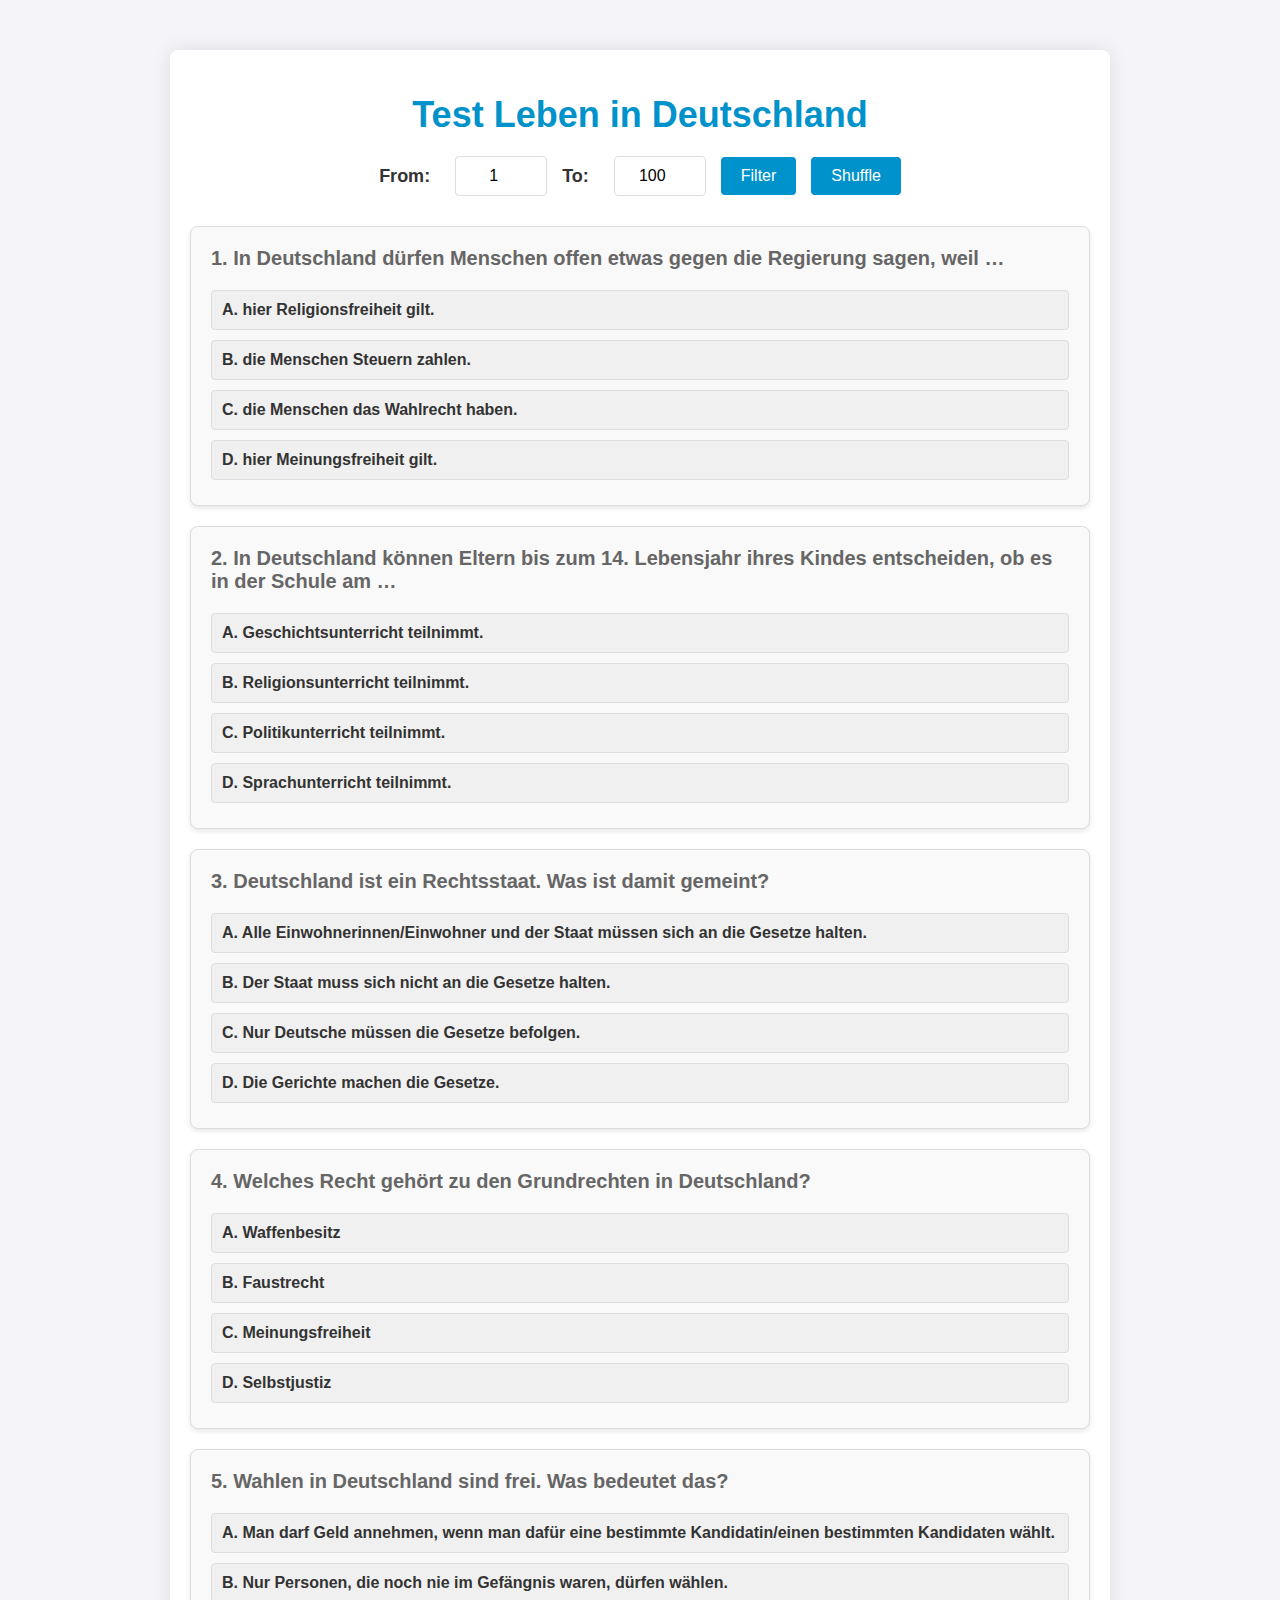
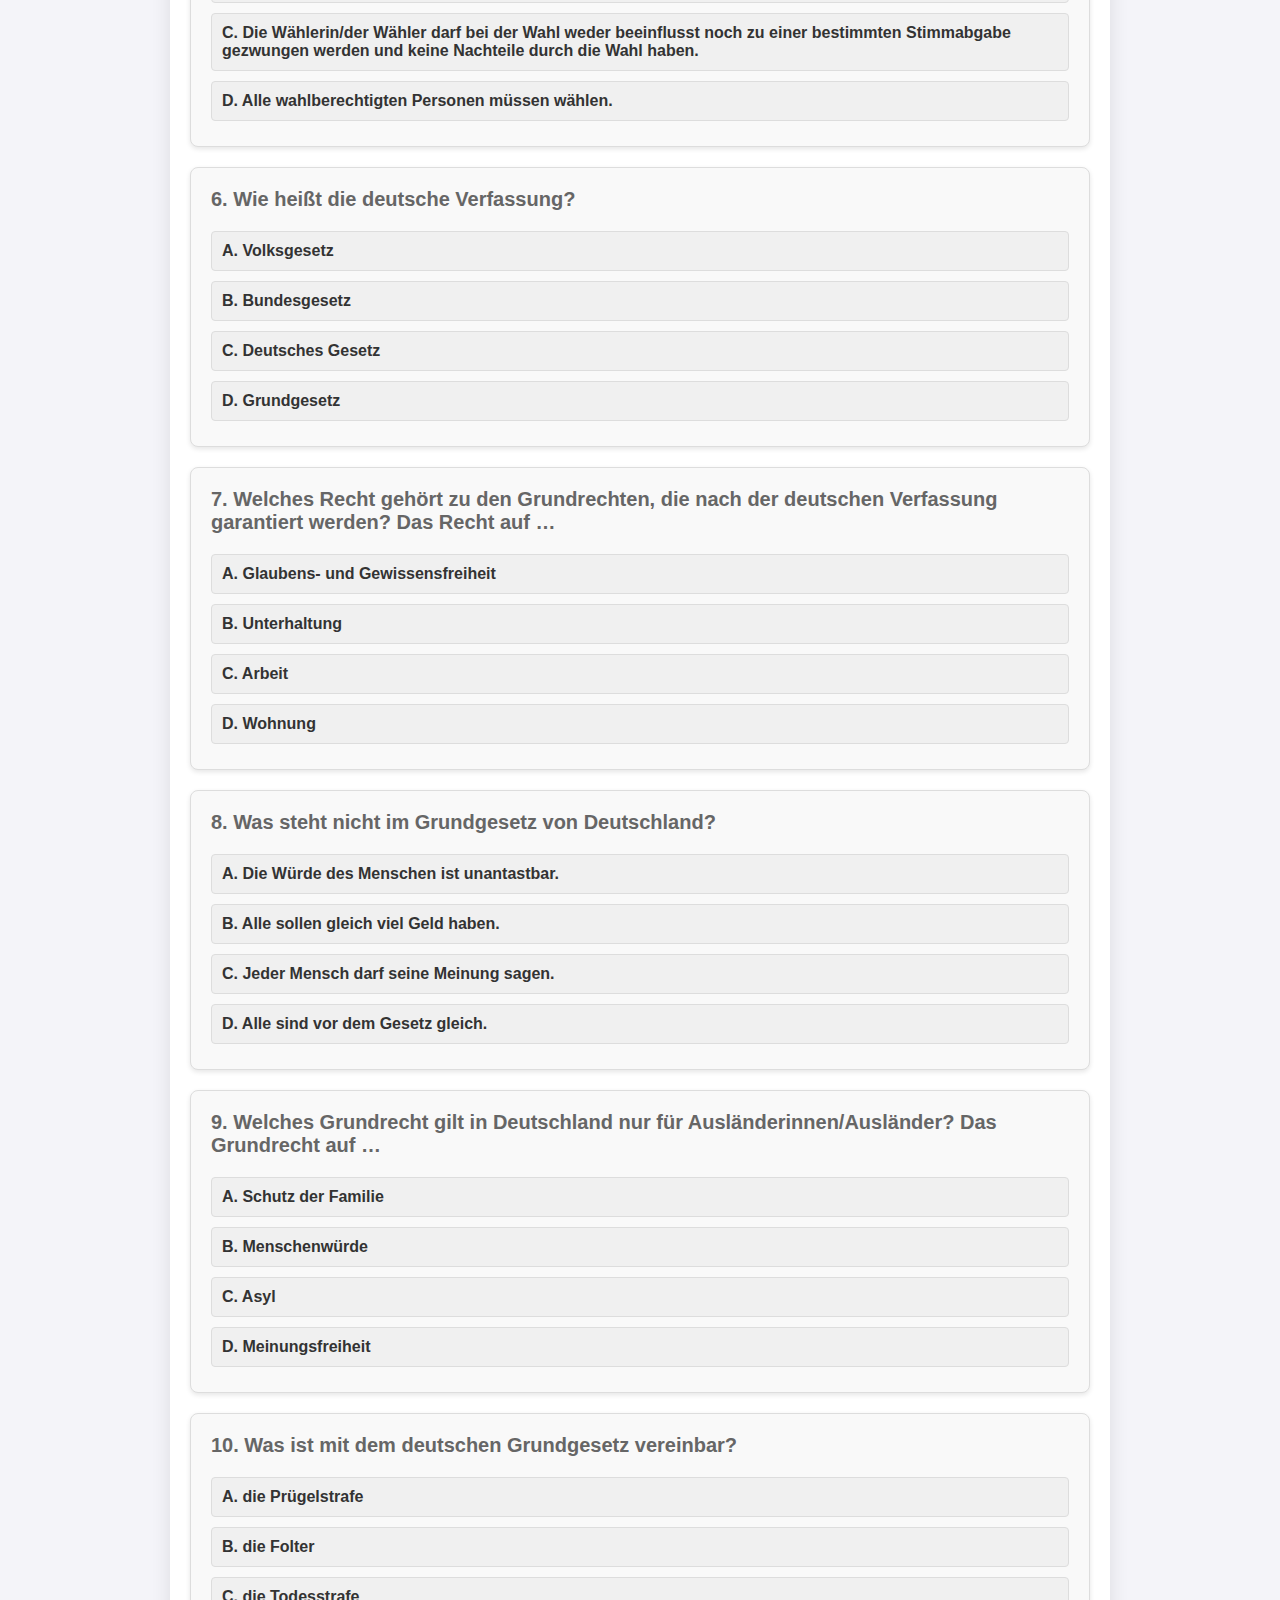
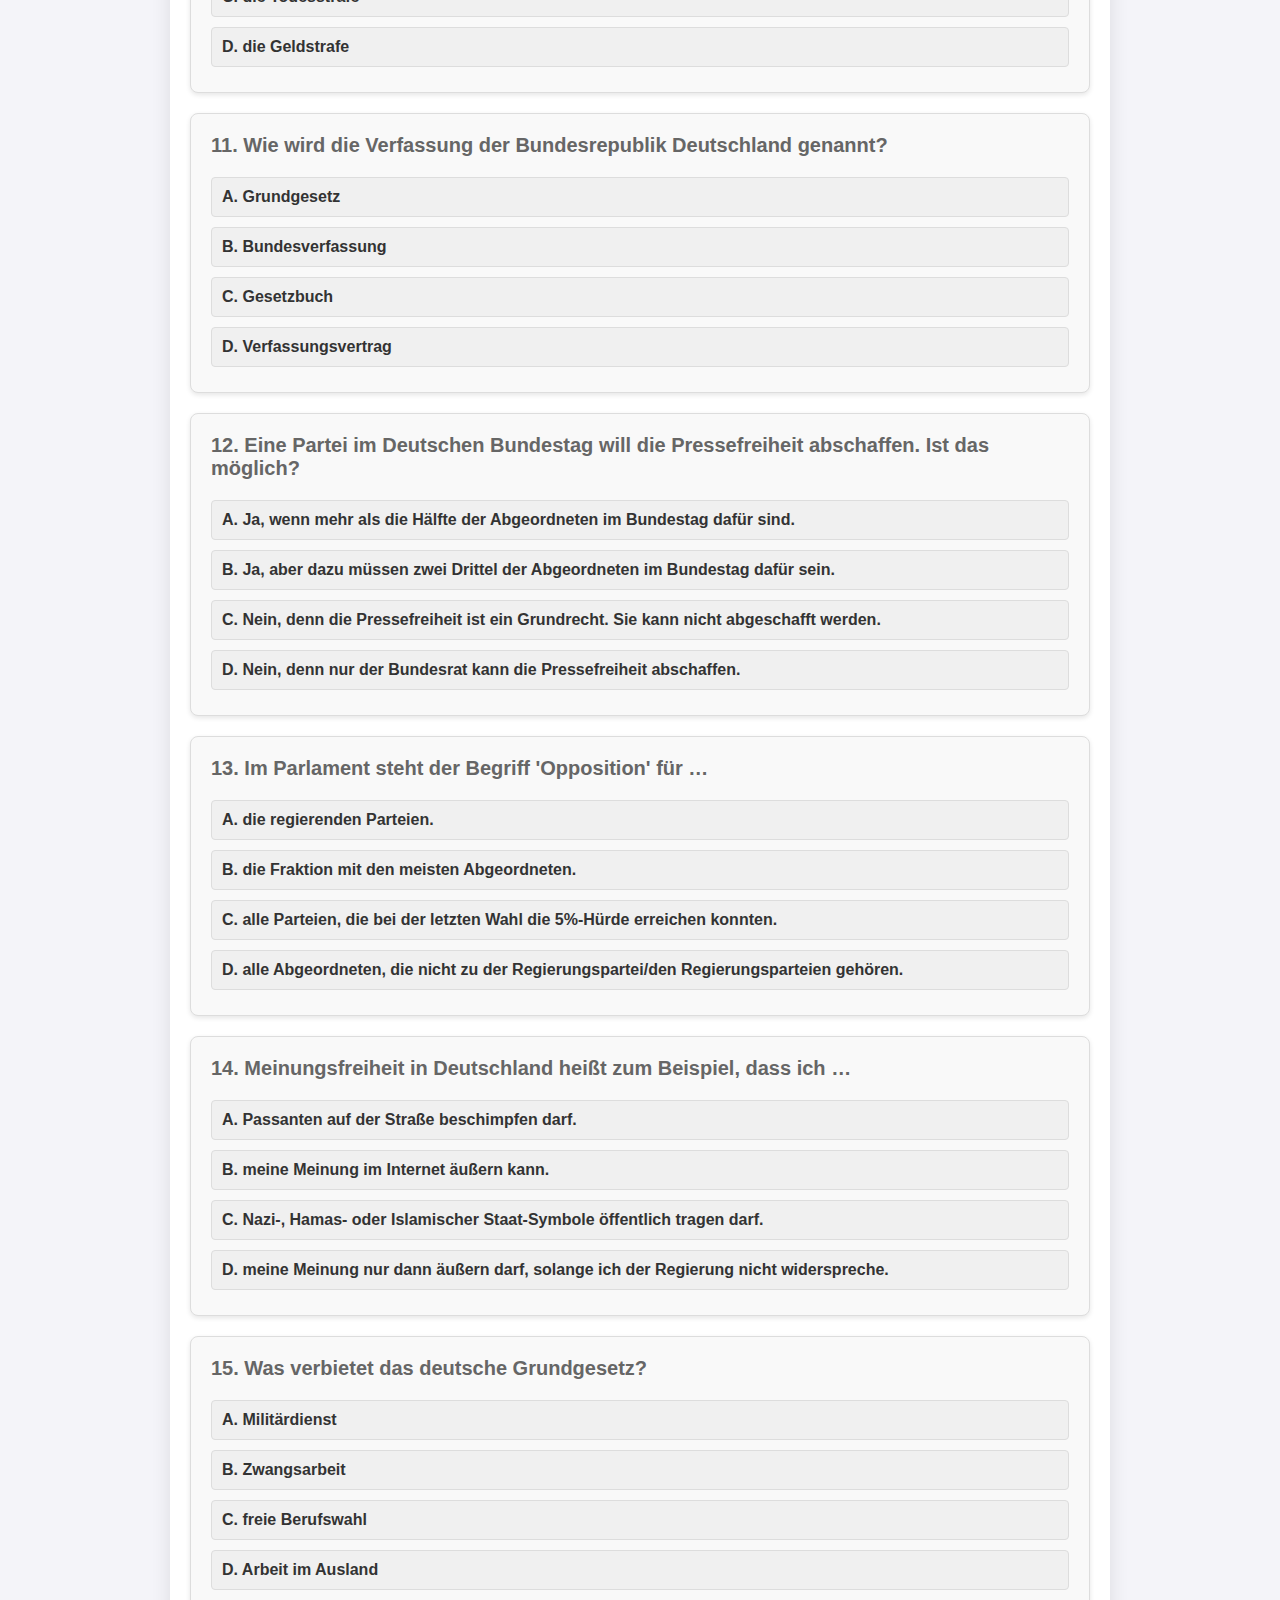
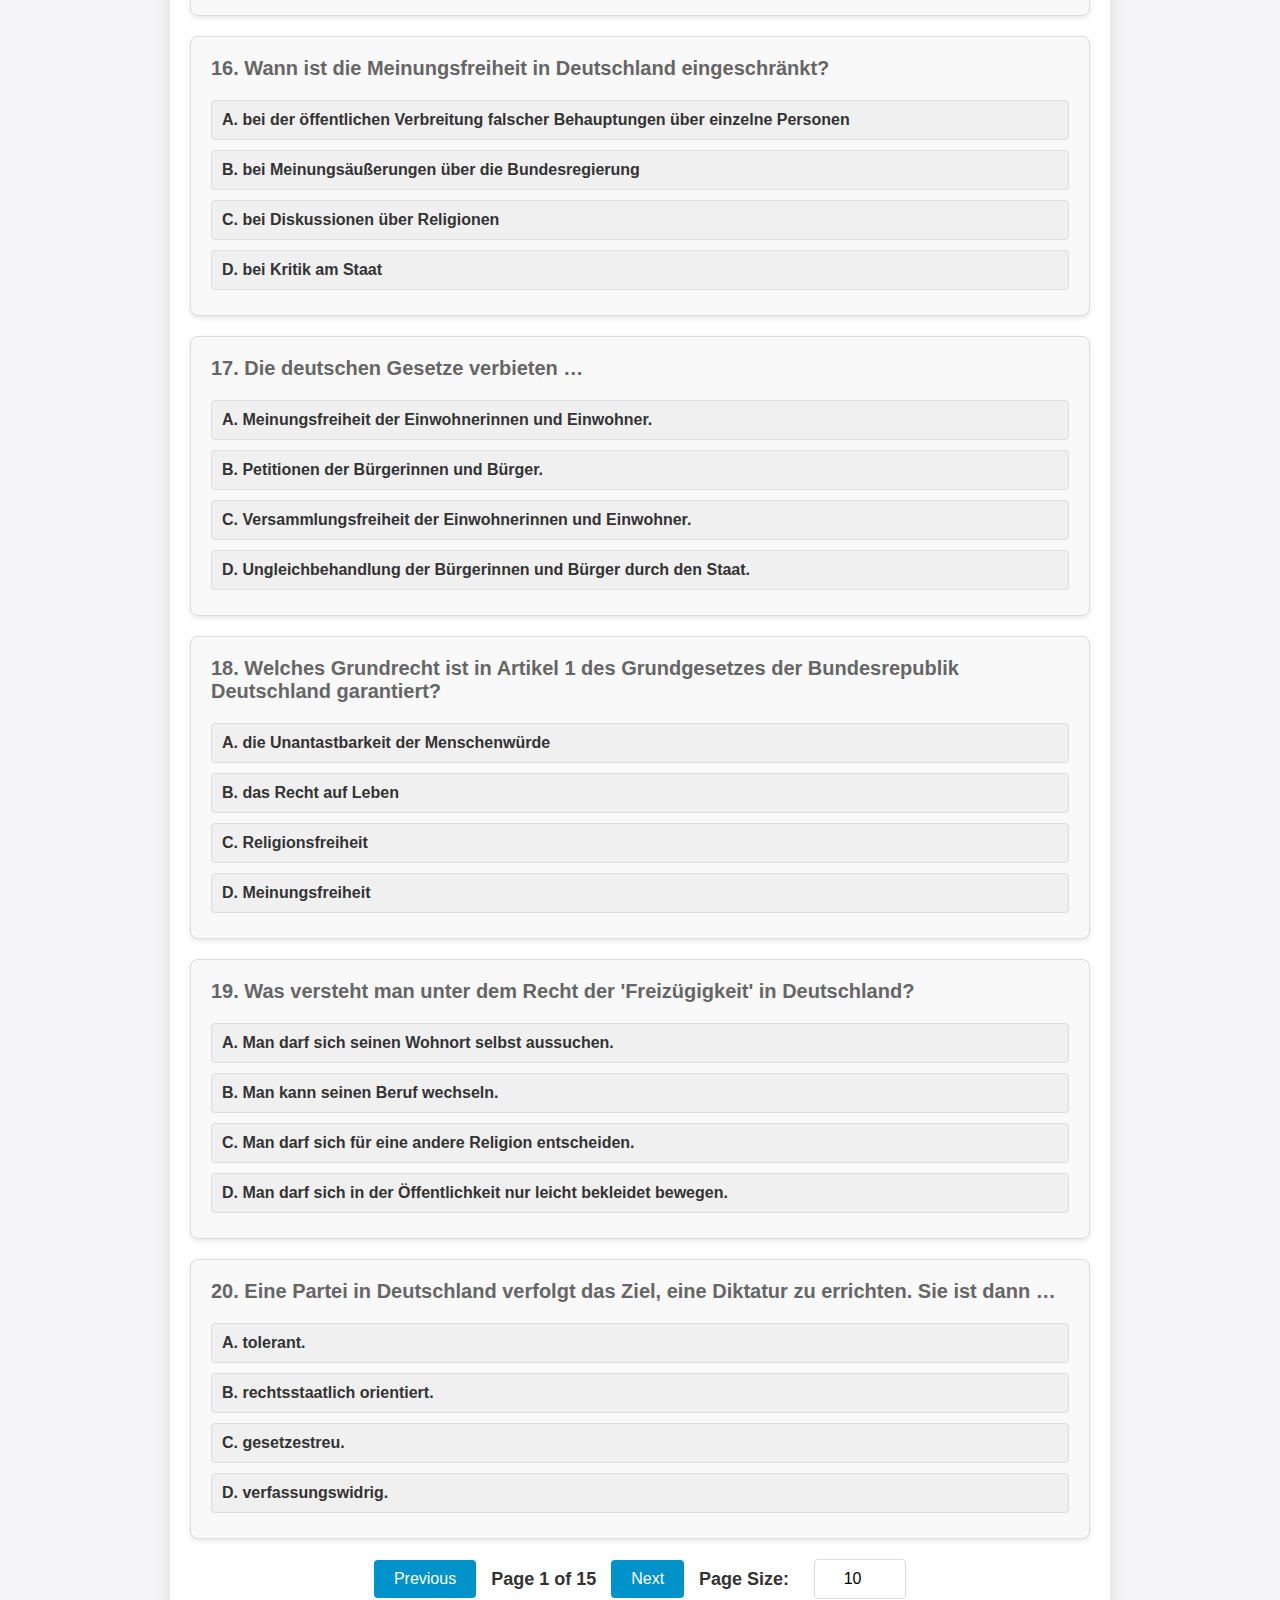
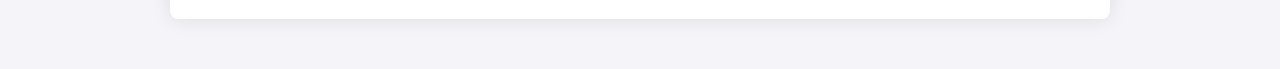
==== index.html @ 10e1a5e3 "restructure" ====
<!DOCTYPE html>
<html lang="en">
	<head>
		<meta charset="UTF-8" />
		<meta name="viewport" content="width=device-width, initial-scale=1.0" />
		<title>Test Leben in Deutschland</title>
		<link rel="stylesheet" href="styles.css" />
	</head>
	<body>
		<div class="container">
			<h1>Test Leben in Deutschland</h1>

			<div class="controls">
				<label for="from">From:</label>
				<input type="number" id="from" min="1" value="1" />

				<label for="to">To:</label>
				<input type="number" id="to" min="1" value="100" />

				<button onclick="filterQuestions()">Filter</button>
				<button onclick="shuffleQuestions()">Shuffle</button>
			</div>

			<div id="quiz"></div>

			<div class="pagination">
				<button onclick="previousPage()">Previous</button>
				<span id="pageInfo"></span>
				<button onclick="nextPage()">Next</button>

				<label for="pageSize">Page Size:</label>
				<input type="number" id="pageSize" min="1" value="10" onchange="updatePageSize()" />
			</div>
		</div>

		<script src="script.js"></script>
	</body>
</html>
---- styles.css ----
body {
	font-family: 'Arial', sans-serif;
	background-color: #f4f4f9;
	color: #333;
	margin: 0;
	padding: 0;
}

.container {
	max-width: 900px;
	margin: 50px auto;
	padding: 20px;
	background-color: #fff;
	box-shadow: 0 0 20px rgba(0, 0, 0, 0.1);
	border-radius: 8px;
}

h1 {
	text-align: center;
	color: #0092ca;
	font-size: 36px;
	margin-bottom: 20px;
}

.controls {
	display: flex;
	justify-content: center;
	margin-bottom: 30px;
	gap: 15px;
	align-items: center;
}

.controls label {
	font-size: 18px;
	font-weight: bold;
	margin-right: 10px;
}

.controls input {
	width: 70px;
	padding: 10px;
	font-size: 16px;
	border: 1px solid #ddd;
	border-radius: 4px;
	text-align: center;
}

.controls button {
	padding: 10px 20px;
	font-size: 16px;
	border: none;
	background-color: #0092ca;
	color: white;
	cursor: pointer;
	border-radius: 4px;
	transition: background-color 0.3s ease;
}

.controls button:hover {
	background-color: #007ba8;
}

.question {
	margin: 20px 0;
	padding: 20px;
	background-color: #f9f9f9;
	border: 1px solid #ddd;
	border-radius: 8px;
	box-shadow: 0 2px 5px rgba(0, 0, 0, 0.1);
}

.question h3 {
	margin: 0;
	font-size: 20px;
	color: #666;
	margin-bottom: 15px;
}

.options {
	display: flex;
	flex-direction: column;
}

.options button {
	padding: 10px;
	margin: 5px 0;
	font-size: 16px;
	border: 1px solid #ddd;
	border-radius: 4px;
	cursor: pointer;
	transition: background-color 0.3s ease, color 0.3s ease;
	background-color: #f0f0f0;
	text-align: left;
	font-weight: 600;
	color: #333;
}

.options button:hover {
	background-color: #ddd;
}

.options button.correct {
	background-color: #4caf50;
	color: white;
}

.options button.wrong {
	background-color: #f44336;
	color: white;
}

/* Pagination Styles */
.pagination {
	display: flex;
	justify-content: center;
	align-items: center;
	margin-top: 20px;
	gap: 15px;
}

.pagination label {
	font-size: 18px;
	font-weight: bold;
	margin-right: 10px;
}

.pagination input {
	width: 70px;
	padding: 10px;
	font-size: 16px;
	border: 1px solid #ddd;
	border-radius: 4px;
	text-align: center;
}

.pagination button {
	padding: 10px 20px;
	font-size: 16px;
	border: none;
	background-color: #0092ca;
	color: white;
	cursor: pointer;
	border-radius: 4px;
	transition: background-color 0.3s ease;
}

.pagination button:hover {
	background-color: #007ba8;
}

#pageInfo {
	font-size: 18px;
	font-weight: bold;
	color: #333;
}
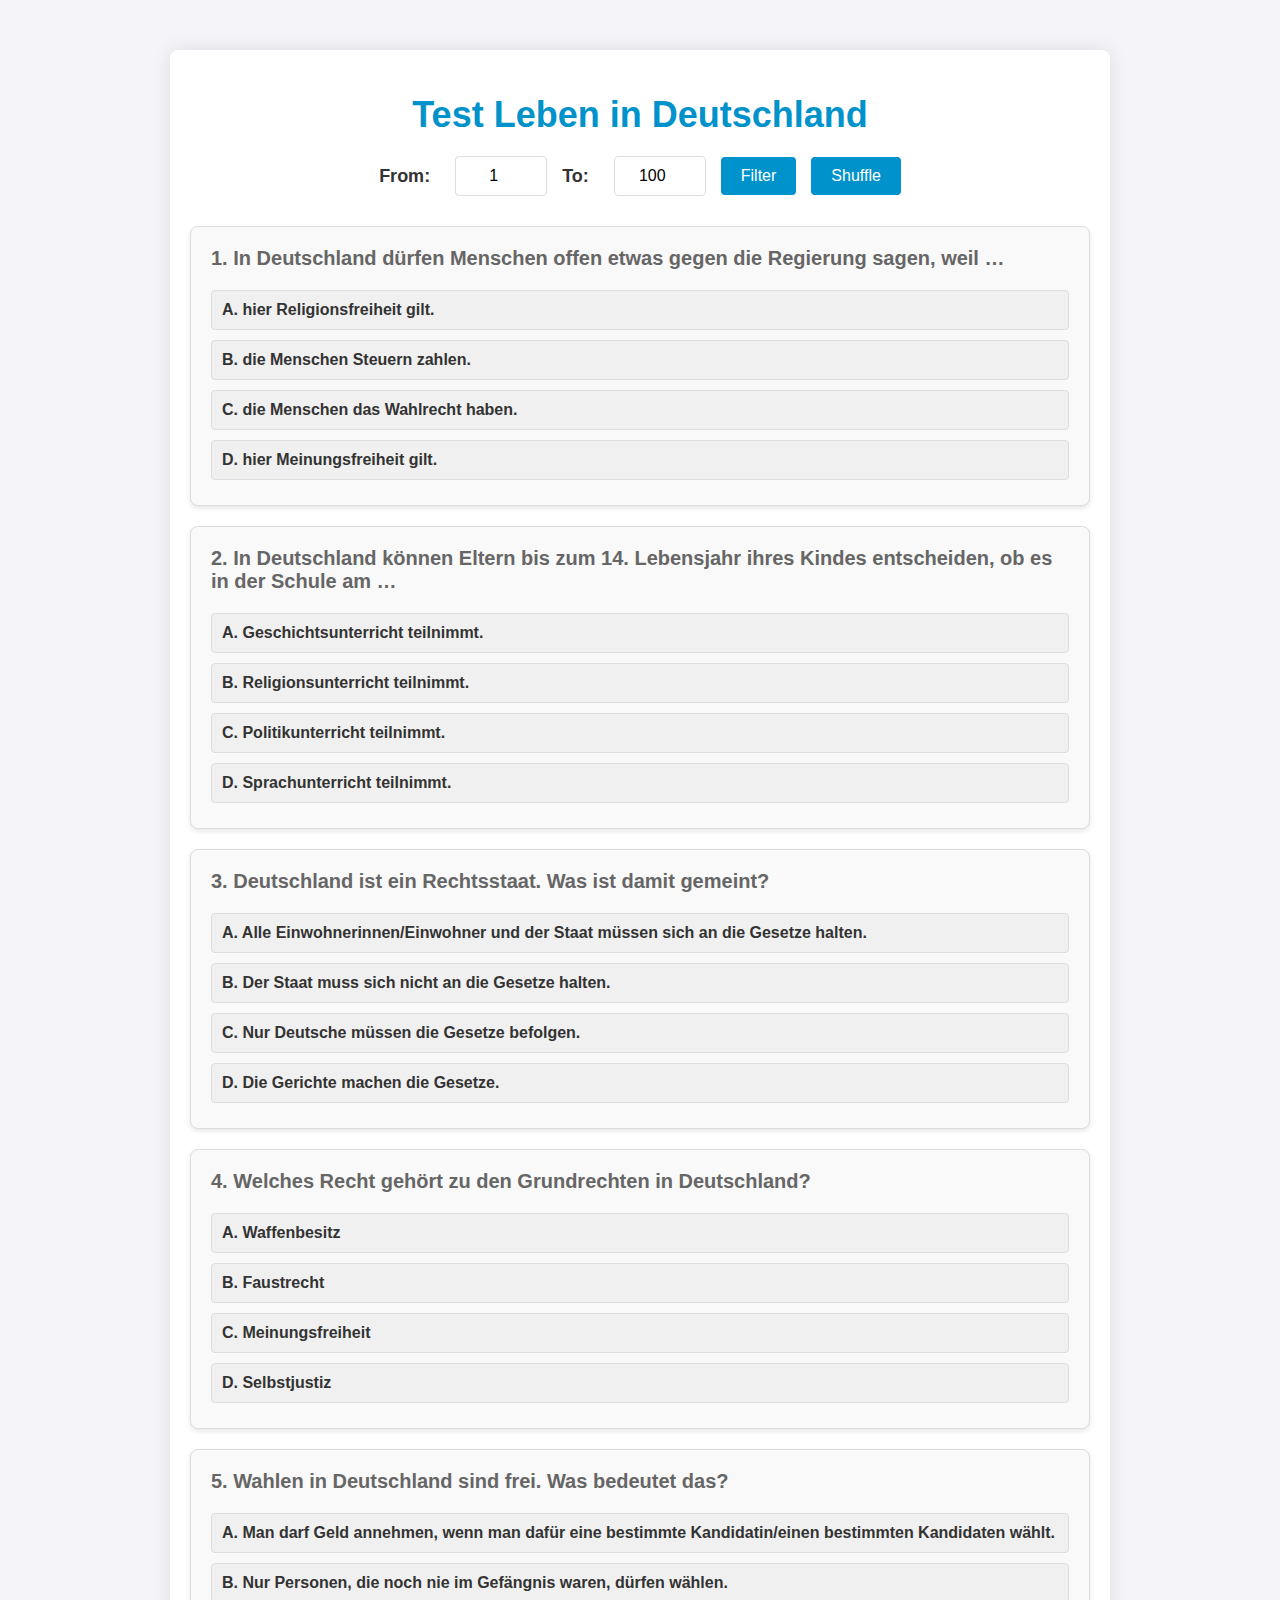
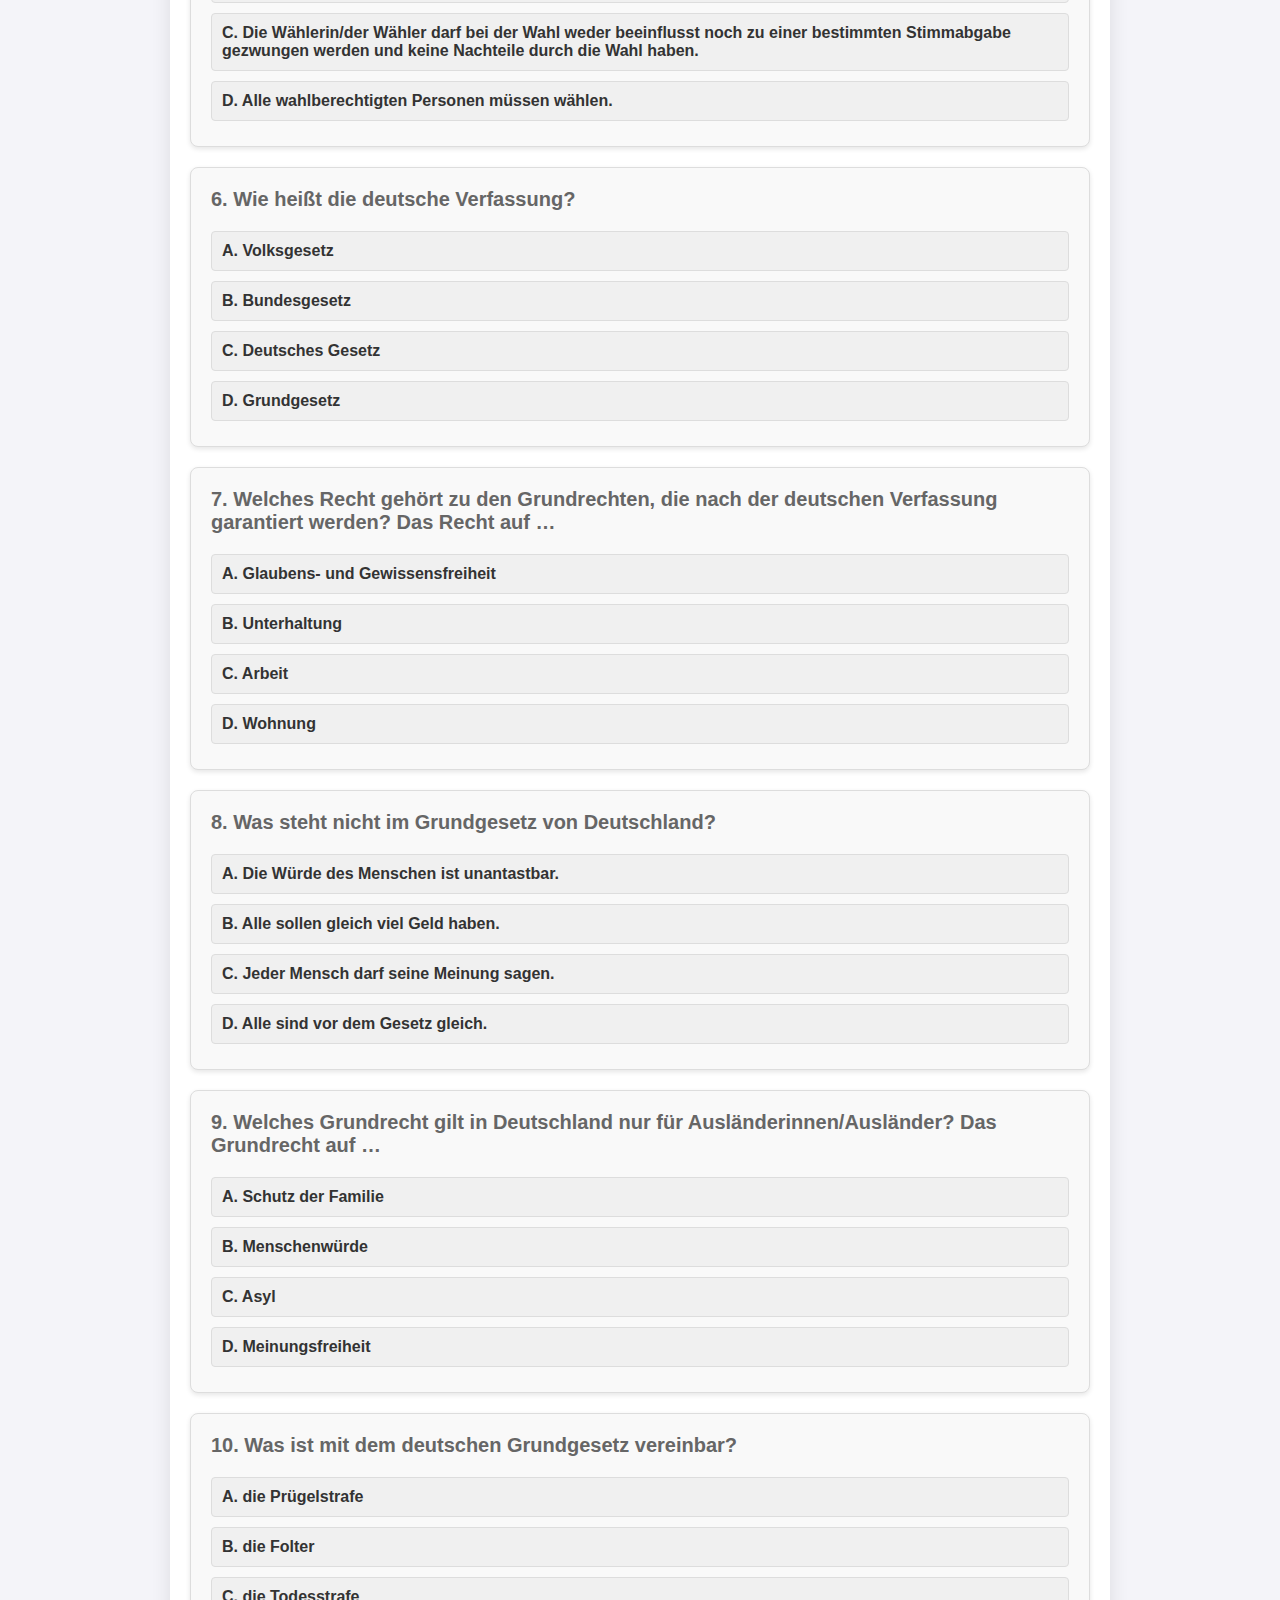
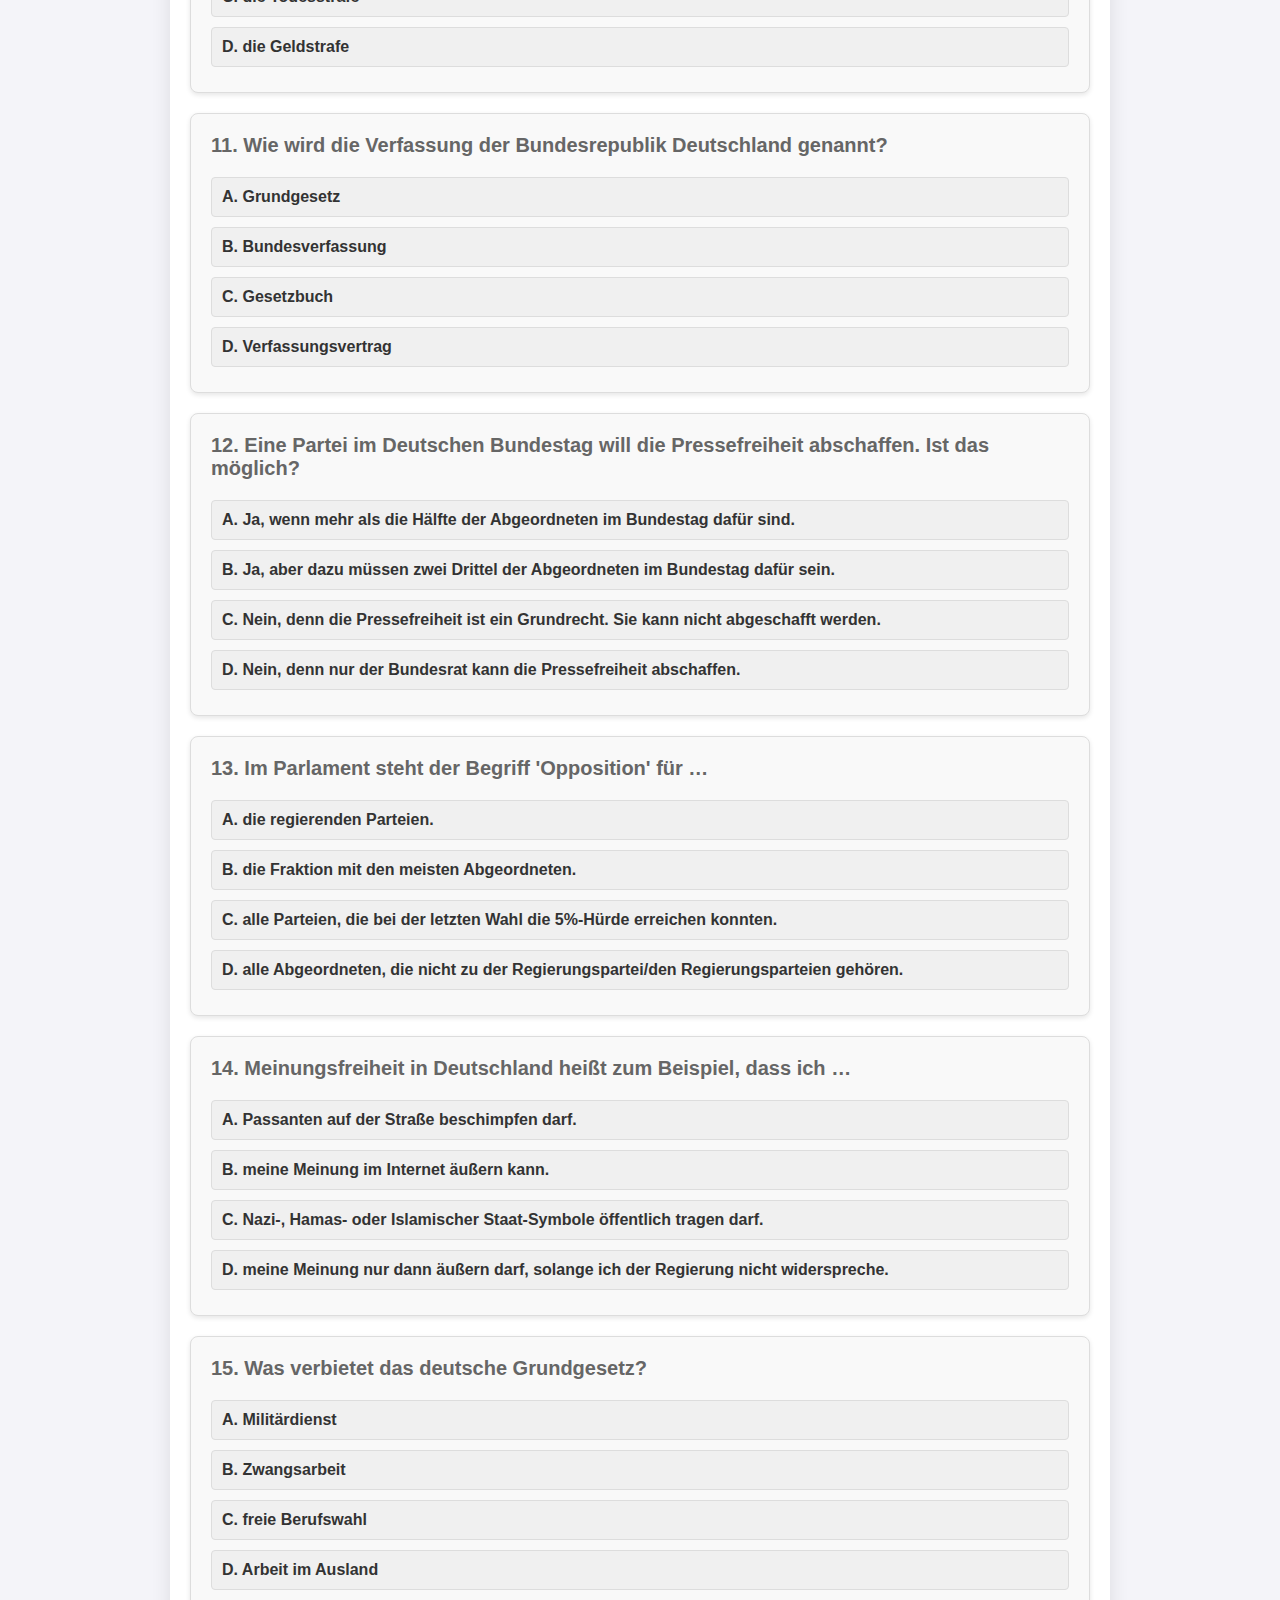
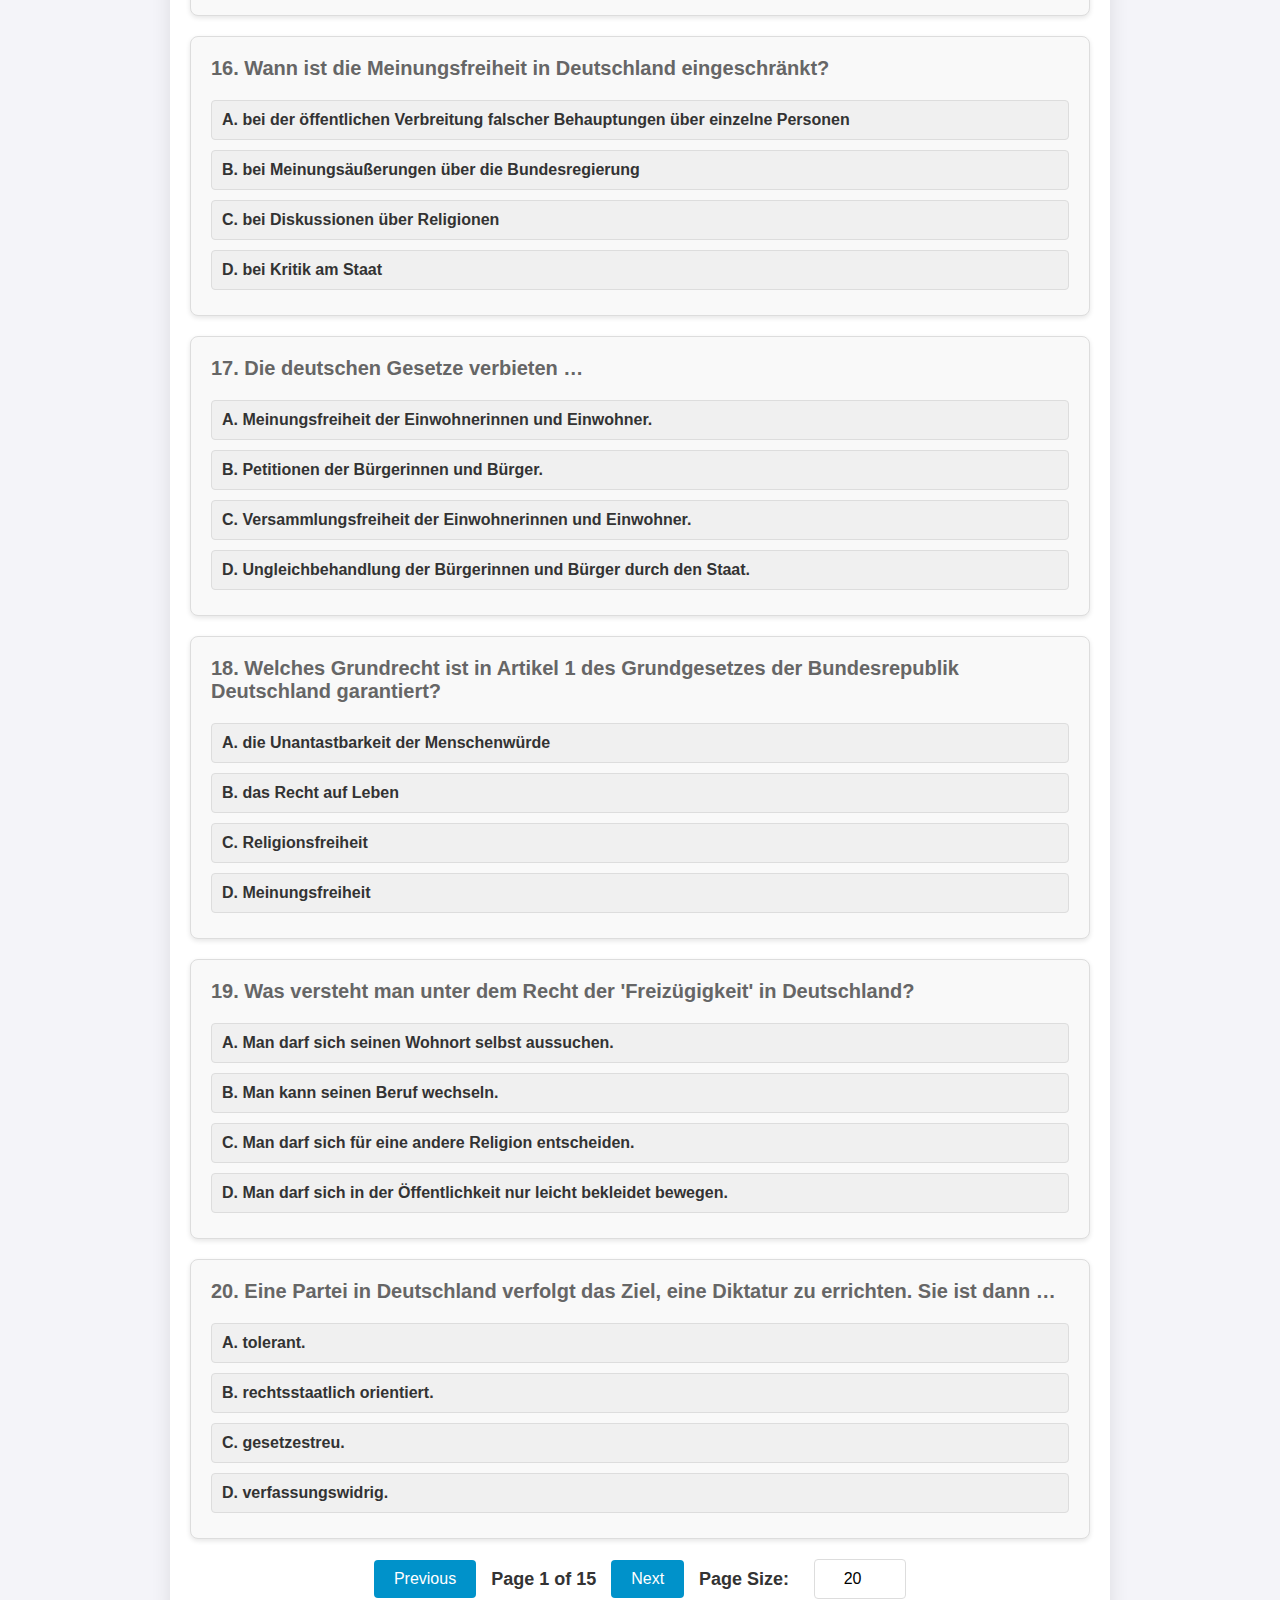
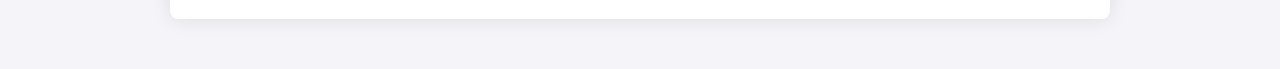
==== commit 603a4df9: "Fixing page size" ====
--- a/index.html
+++ b/index.html
@@ -29,7 +29,7 @@
 				<button onclick="nextPage()">Next</button>
 
 				<label for="pageSize">Page Size:</label>
-				<input type="number" id="pageSize" min="1" value="10" onchange="updatePageSize()" />
+				<input type="number" id="pageSize" min="1" value="20" onchange="updatePageSize()" />
 			</div>
 		</div>
 
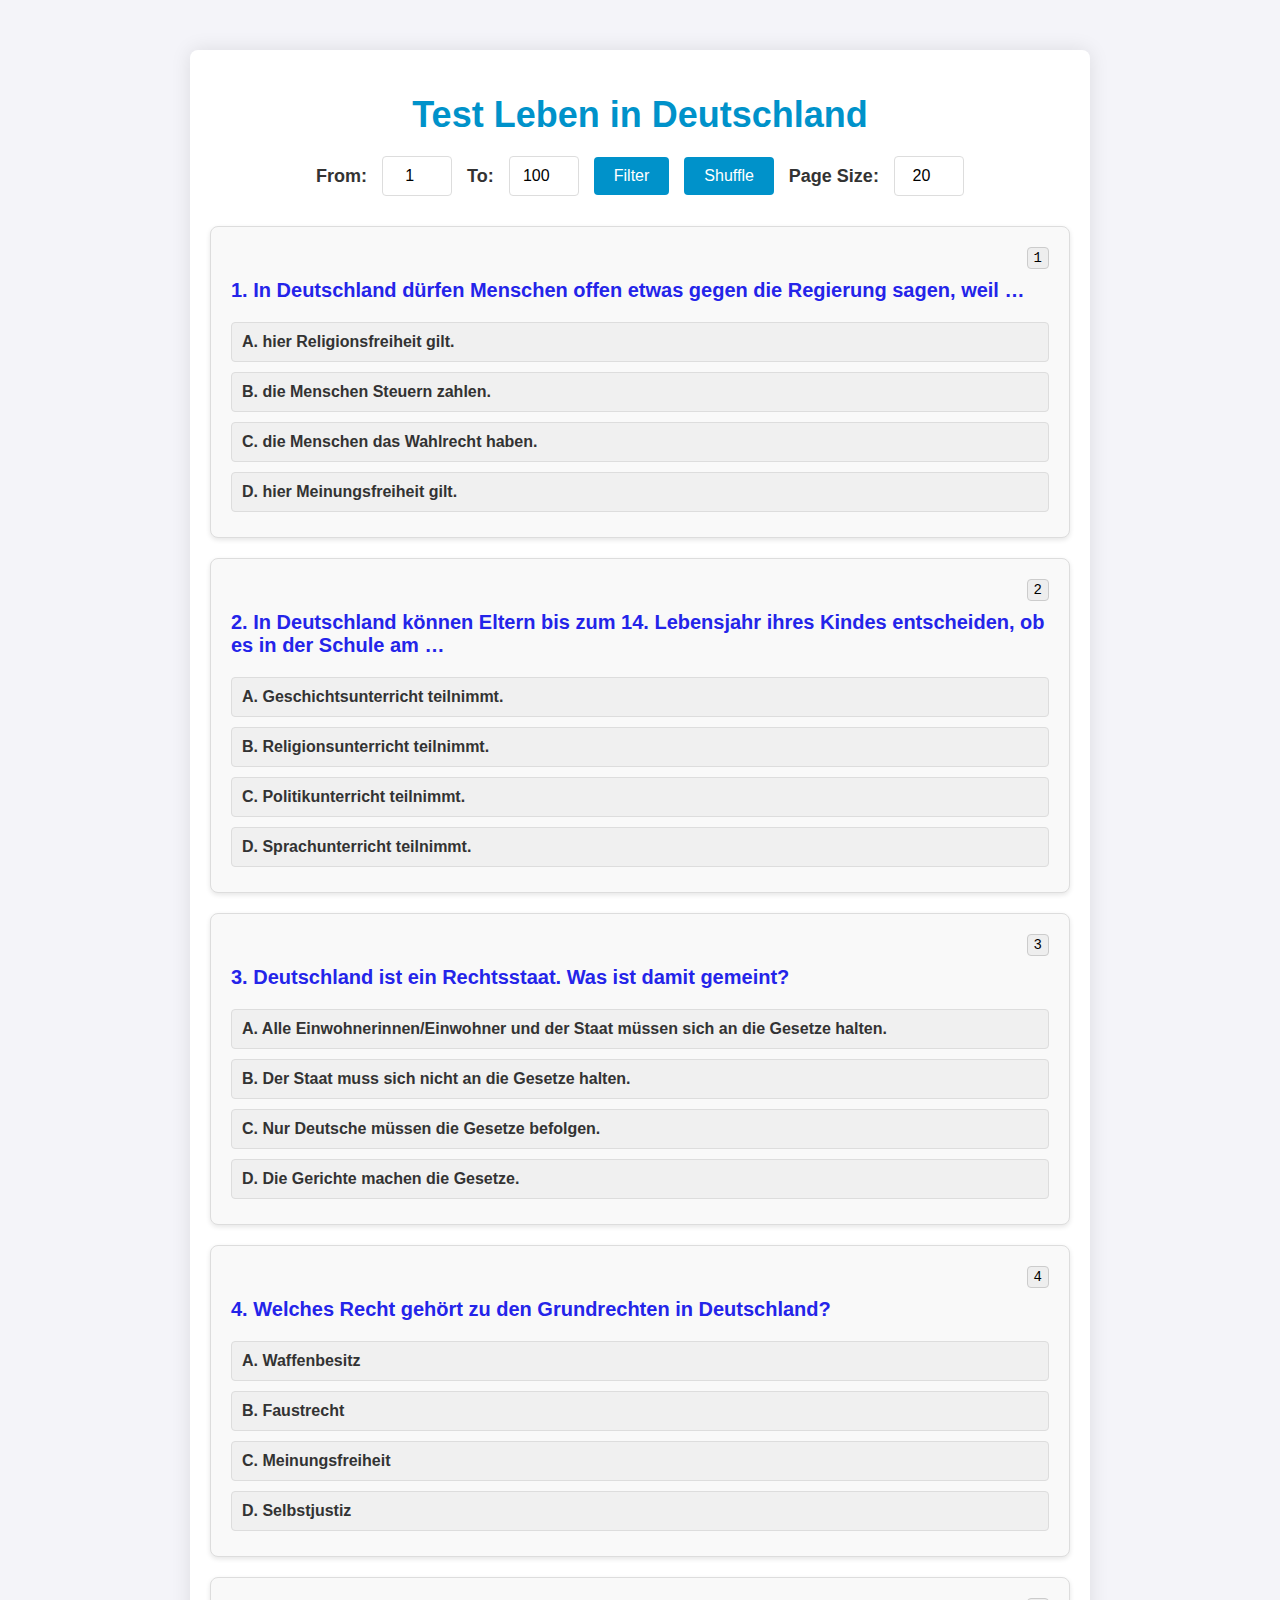
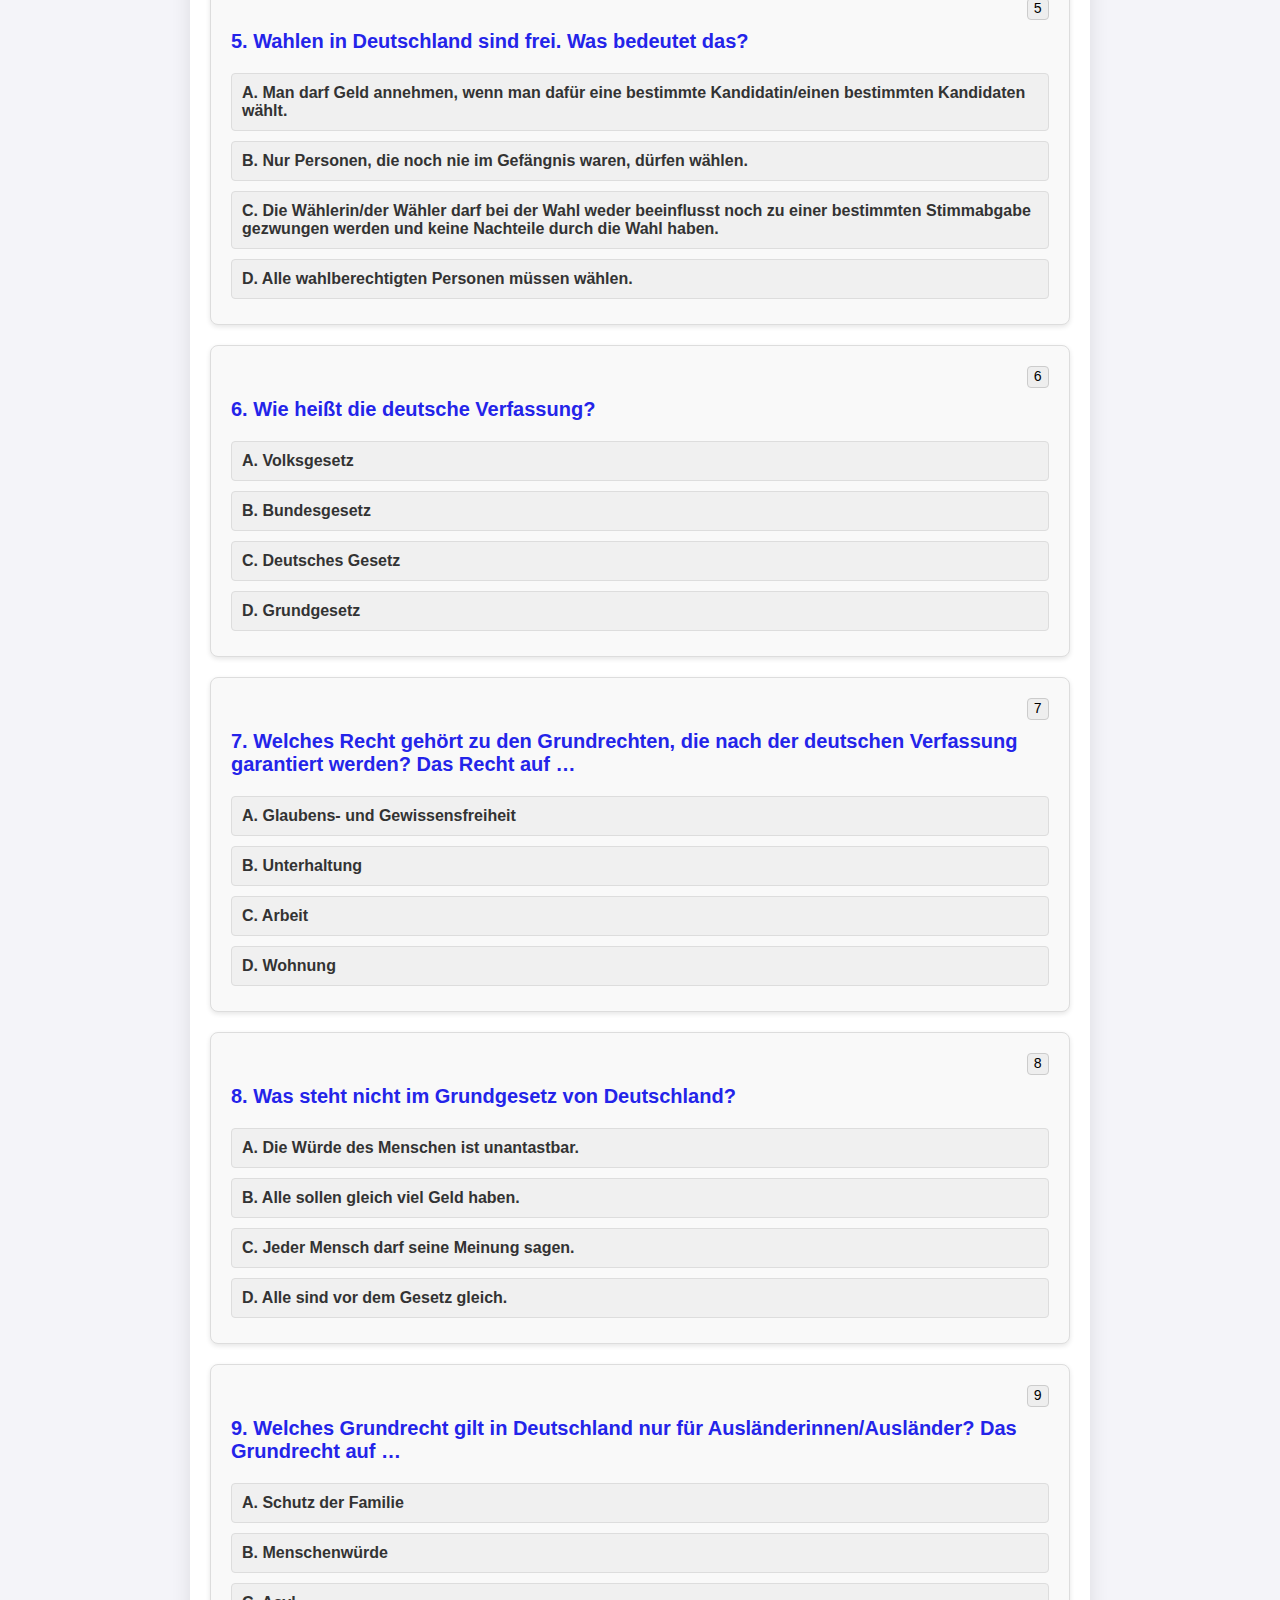
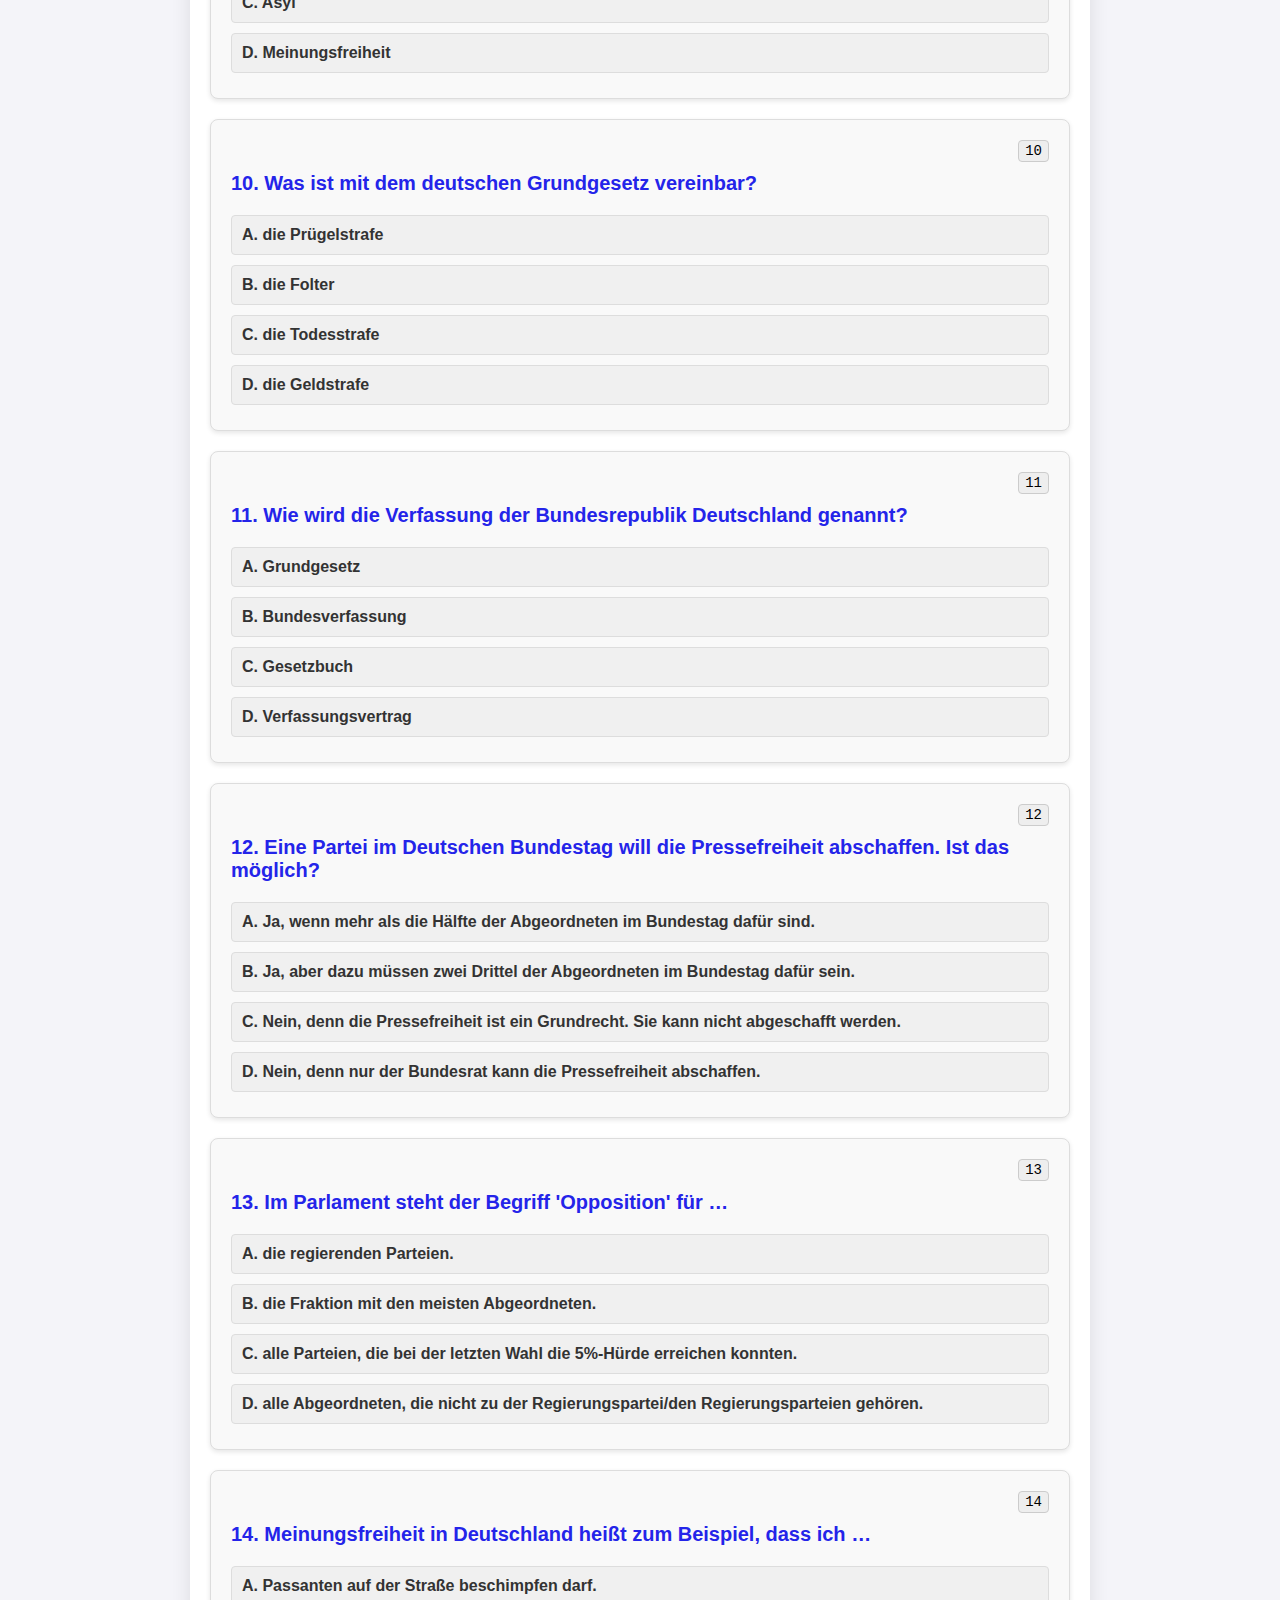
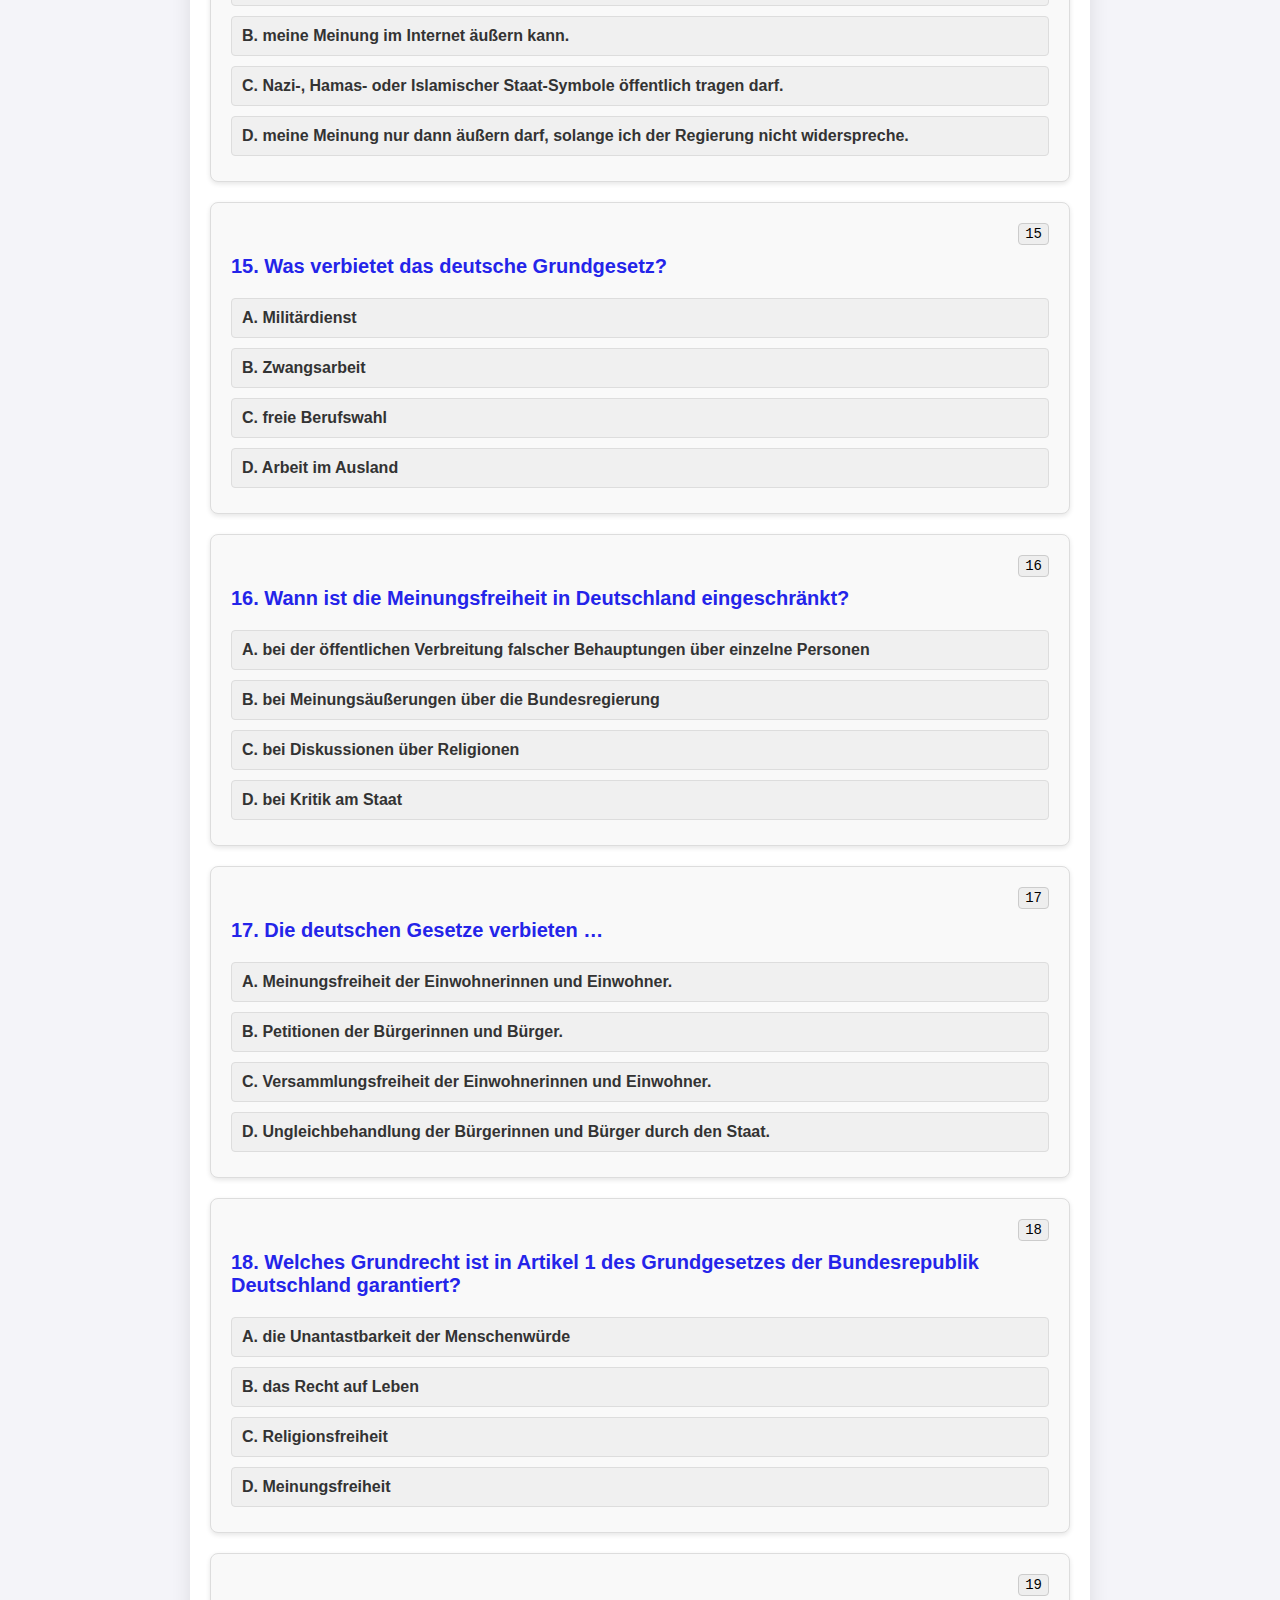
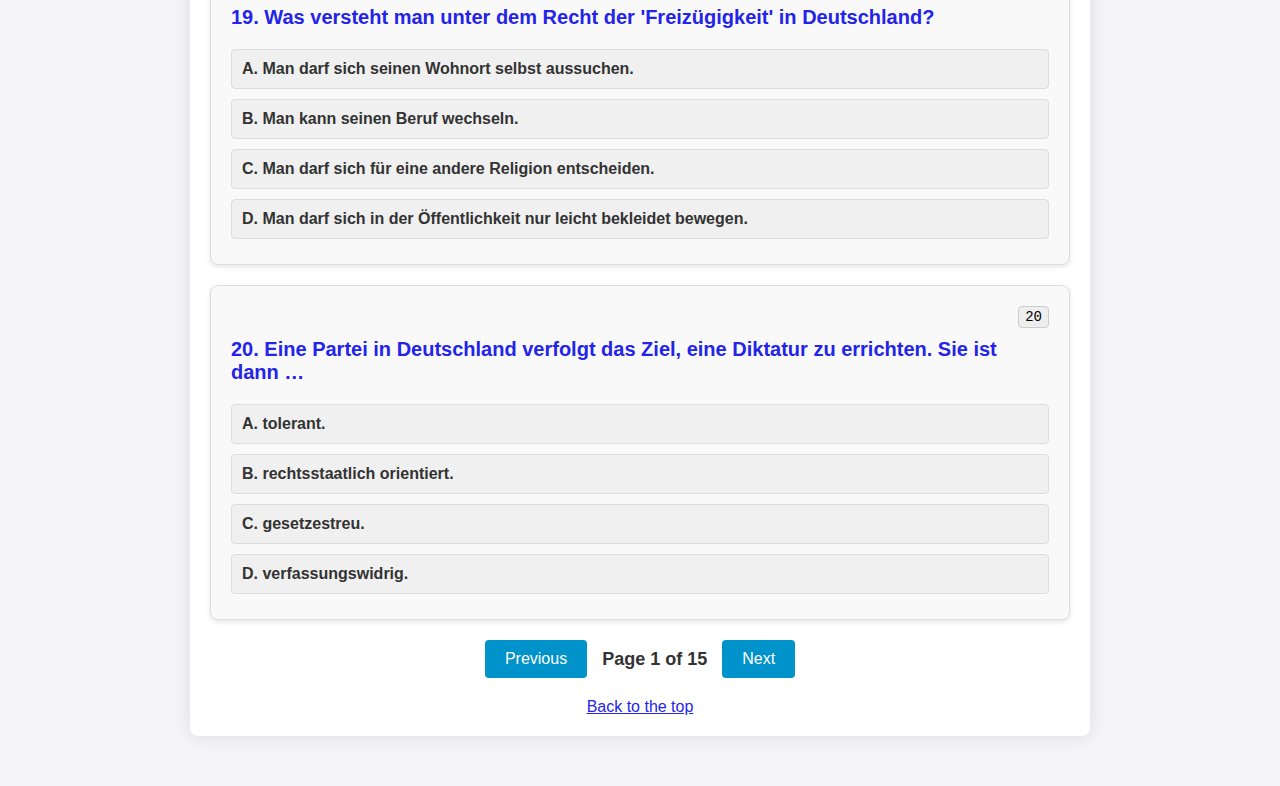
==== commit d2f8b584: "Updating styles and adding node script for generating question notes document" ====
--- a/index.html
+++ b/index.html
@@ -6,7 +6,7 @@
 		<title>Test Leben in Deutschland</title>
 		<link rel="stylesheet" href="styles.css" />
 	</head>
-	<body>
+	<body id="top">
 		<div class="container">
 			<h1>Test Leben in Deutschland</h1>
 
@@ -19,6 +19,9 @@
 
 				<button onclick="filterQuestions()">Filter</button>
 				<button onclick="shuffleQuestions()">Shuffle</button>
+
+				<label for="pageSize">Page Size:</label>
+				<input type="number" id="pageSize" min="1" value="20" onchange="updatePageSize()" />
 			</div>
 
 			<div id="quiz"></div>
@@ -28,9 +31,10 @@
 				<span id="pageInfo"></span>
 				<button onclick="nextPage()">Next</button>
 
-				<label for="pageSize">Page Size:</label>
-				<input type="number" id="pageSize" min="1" value="20" onchange="updatePageSize()" />
+				<!-- <label for="pageSize">Page Size:</label>
+				<input type="number" id="pageSize" min="1" value="20" onchange="updatePageSize()" /> -->
 			</div>
+			<a href="#top" style="text-align: center; display: block; margin-top: 20px; color: #2424e9">Back to the top</a>
 		</div>
 
 		<script src="script.js"></script>
--- a/styles.css
+++ b/styles.css
@@ -1,3 +1,6 @@
+html {
+	scroll-behavior: smooth;
+}
 body {
 	font-family: 'Arial', sans-serif;
 	background-color: #f4f4f9;
@@ -13,6 +16,8 @@
 	background-color: #fff;
 	box-shadow: 0 0 20px rgba(0, 0, 0, 0.1);
 	border-radius: 8px;
+	width: 100%; /* Ensure container is full width */
+	box-sizing: border-box; /* Include padding and border in element's total width */
 }
 
 h1 {
@@ -28,12 +33,15 @@
 	margin-bottom: 30px;
 	gap: 15px;
 	align-items: center;
+	flex-wrap: wrap; /* Allow controls to wrap on smaller screens */
+	width: 100%; /* Ensure controls take full width */
+	box-sizing: border-box;
 }
 
 .controls label {
 	font-size: 18px;
 	font-weight: bold;
-	margin-right: 10px;
+	/* margin-right: 10px; */
 }
 
 .controls input {
@@ -43,6 +51,7 @@
 	border: 1px solid #ddd;
 	border-radius: 4px;
 	text-align: center;
+	box-sizing: border-box; /* Include padding and border in element's total width */
 }
 
 .controls button {
@@ -54,6 +63,7 @@
 	cursor: pointer;
 	border-radius: 4px;
 	transition: background-color 0.3s ease;
+	box-sizing: border-box;
 }
 
 .controls button:hover {
@@ -69,10 +79,31 @@
 	box-shadow: 0 2px 5px rgba(0, 0, 0, 0.1);
 }
 
+body {
+	counter-reset: question-counter;
+}
+
+.question::before {
+	content: counter(question-counter);
+	counter-increment: question-counter;
+	display: block;
+	border: 1px solid #ccc;
+	border-radius: 4px;
+	padding: 3px 6px;
+	line-height: 1;
+	width: fit-content;
+	margin: 0 0 10px auto;
+	background: #eee;
+	color: #000;
+	font-size: 14px;
+	font-weight: 500;
+	font-family: monospace;
+}
+
 .question h3 {
 	margin: 0;
 	font-size: 20px;
-	color: #666;
+	color: #2424e9;
 	margin-bottom: 15px;
 }
 
@@ -93,6 +124,7 @@
 	text-align: left;
 	font-weight: 600;
 	color: #333;
+	box-sizing: border-box;
 }
 
 .options button:hover {
@@ -100,12 +132,12 @@
 }
 
 .options button.correct {
-	background-color: #4caf50;
+	background-color: #66e66b;
 	color: white;
 }
 
 .options button.wrong {
-	background-color: #f44336;
+	background-color: #fea4a4;
 	color: white;
 }
 
@@ -116,6 +148,9 @@
 	align-items: center;
 	margin-top: 20px;
 	gap: 15px;
+	flex-wrap: wrap; /* Allow pagination controls to wrap on smaller screens */
+	width: 100%; /* Ensure pagination takes full width */
+	box-sizing: border-box;
 }
 
 .pagination label {
@@ -131,6 +166,7 @@
 	border: 1px solid #ddd;
 	border-radius: 4px;
 	text-align: center;
+	box-sizing: border-box;
 }
 
 .pagination button {
@@ -142,6 +178,7 @@
 	cursor: pointer;
 	border-radius: 4px;
 	transition: background-color 0.3s ease;
+	box-sizing: border-box;
 }
 
 .pagination button:hover {
@@ -154,3 +191,112 @@
 	color: #333;
 }
 
+/* Responsive Design */
+@media (max-width: 768px) {
+	.container {
+		margin: 20px auto;
+		padding: 15px;
+	}
+
+	h1 {
+		font-size: 28px;
+		margin-bottom: 15px;
+	}
+
+	.controls {
+		flex-direction: column;
+		gap: 10px;
+		width: 100%; /* Ensure controls stay within container */
+	}
+
+	.controls label {
+		font-size: 16px;
+	}
+
+	.controls input {
+		width: 100%; /* Full width input fields on smaller screens */
+		font-size: 14px;
+	}
+
+	.controls button {
+		width: 100%; /* Full width buttons on smaller screens */
+		padding: 10px;
+		font-size: 14px;
+	}
+
+	.question h3 {
+		font-size: 18px;
+	}
+
+	.options button {
+		font-size: 14px;
+		padding: 8px;
+	}
+
+	.pagination {
+		flex-direction: column;
+		gap: 10px;
+		width: 100%; /* Ensure pagination stays within container */
+	}
+
+	.pagination label {
+		font-size: 16px;
+	}
+
+	.pagination input {
+		width: 100%;
+		font-size: 14px;
+	}
+
+	.pagination button {
+		width: 100%;
+		padding: 10px;
+		font-size: 14px;
+	}
+
+	#pageInfo {
+		font-size: 16px;
+	}
+}
+
+@media (max-width: 480px) {
+	h1 {
+		font-size: 24px;
+	}
+
+	.container {
+		margin: 10px auto;
+		padding: 10px;
+	}
+
+	.controls label,
+	.pagination label {
+		font-size: 14px;
+	}
+
+	.controls input,
+	.pagination input {
+		font-size: 14px;
+		padding: 8px;
+	}
+
+	.controls button,
+	.pagination button {
+		padding: 8px;
+		font-size: 14px;
+	}
+
+	.question h3 {
+		font-size: 16px;
+	}
+
+	.options button {
+		font-size: 14px;
+		padding: 6px;
+	}
+
+	#pageInfo {
+		font-size: 14px;
+	}
+}
+
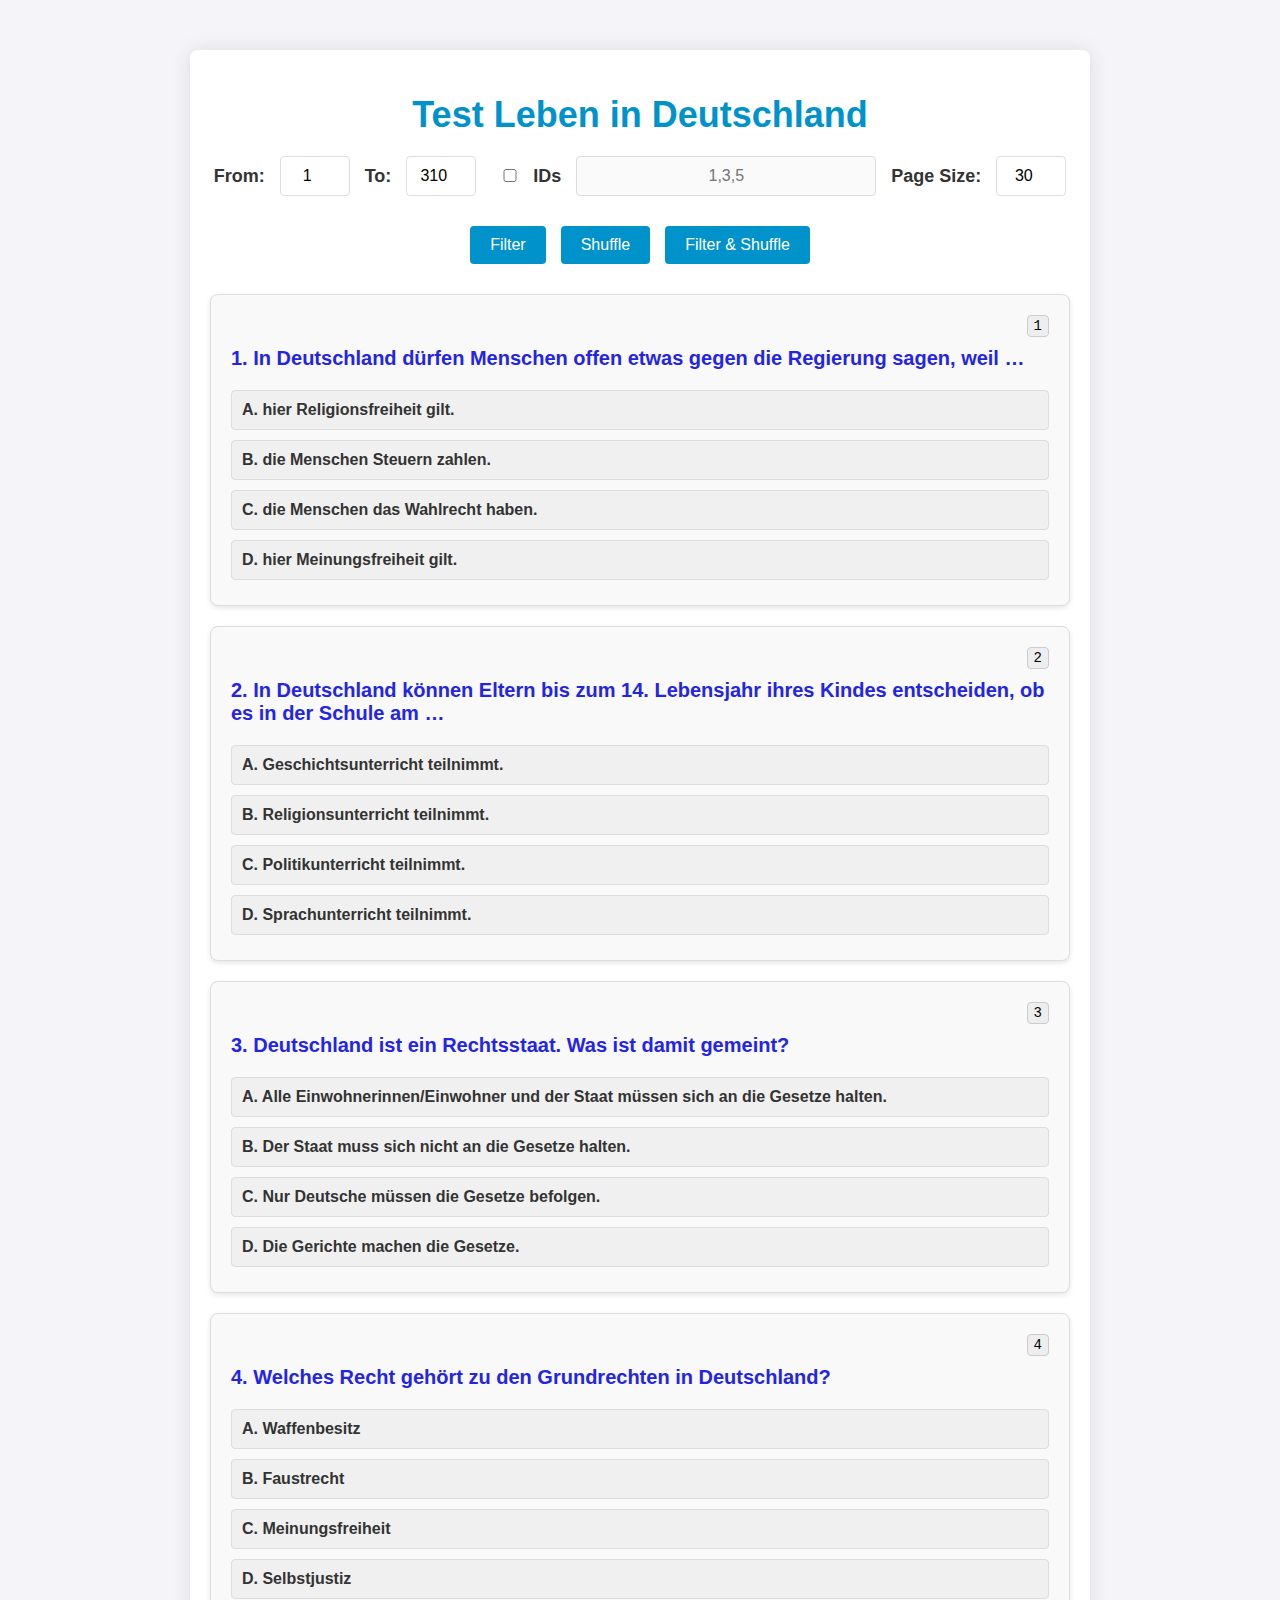
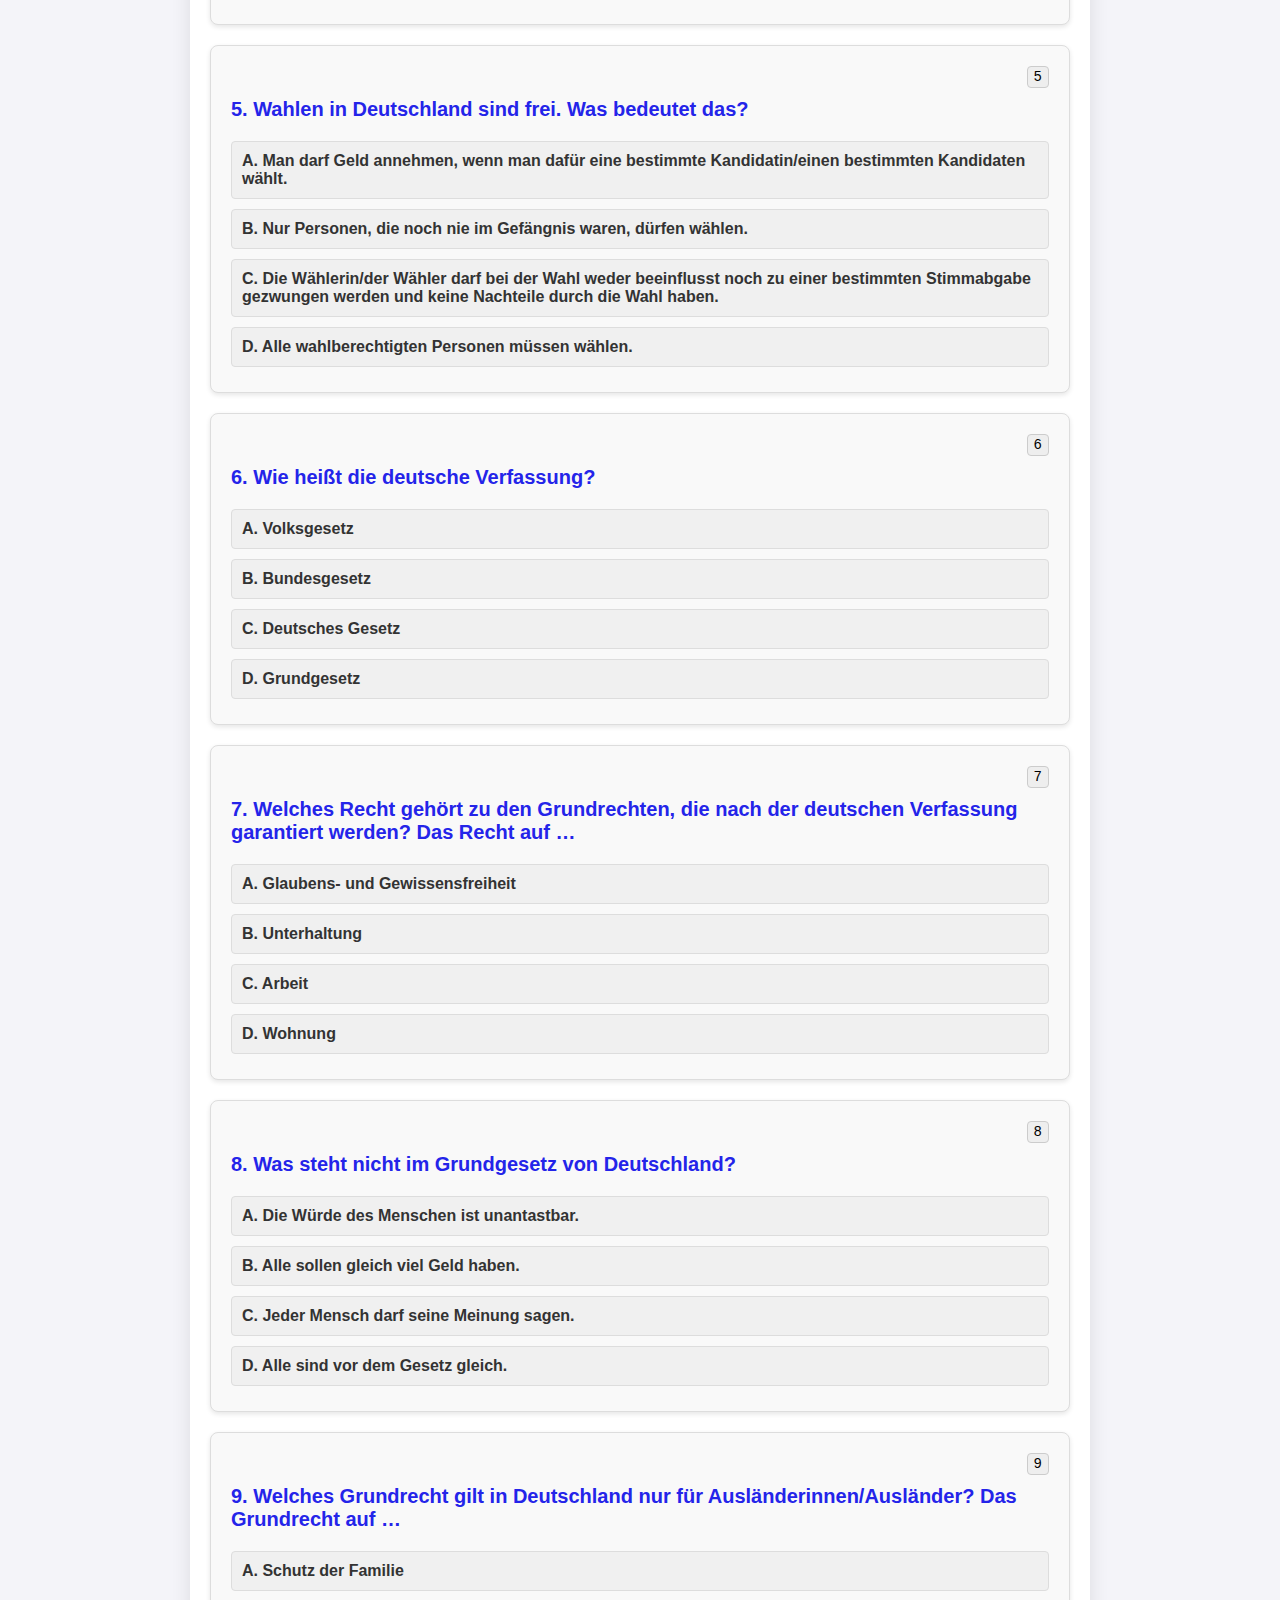
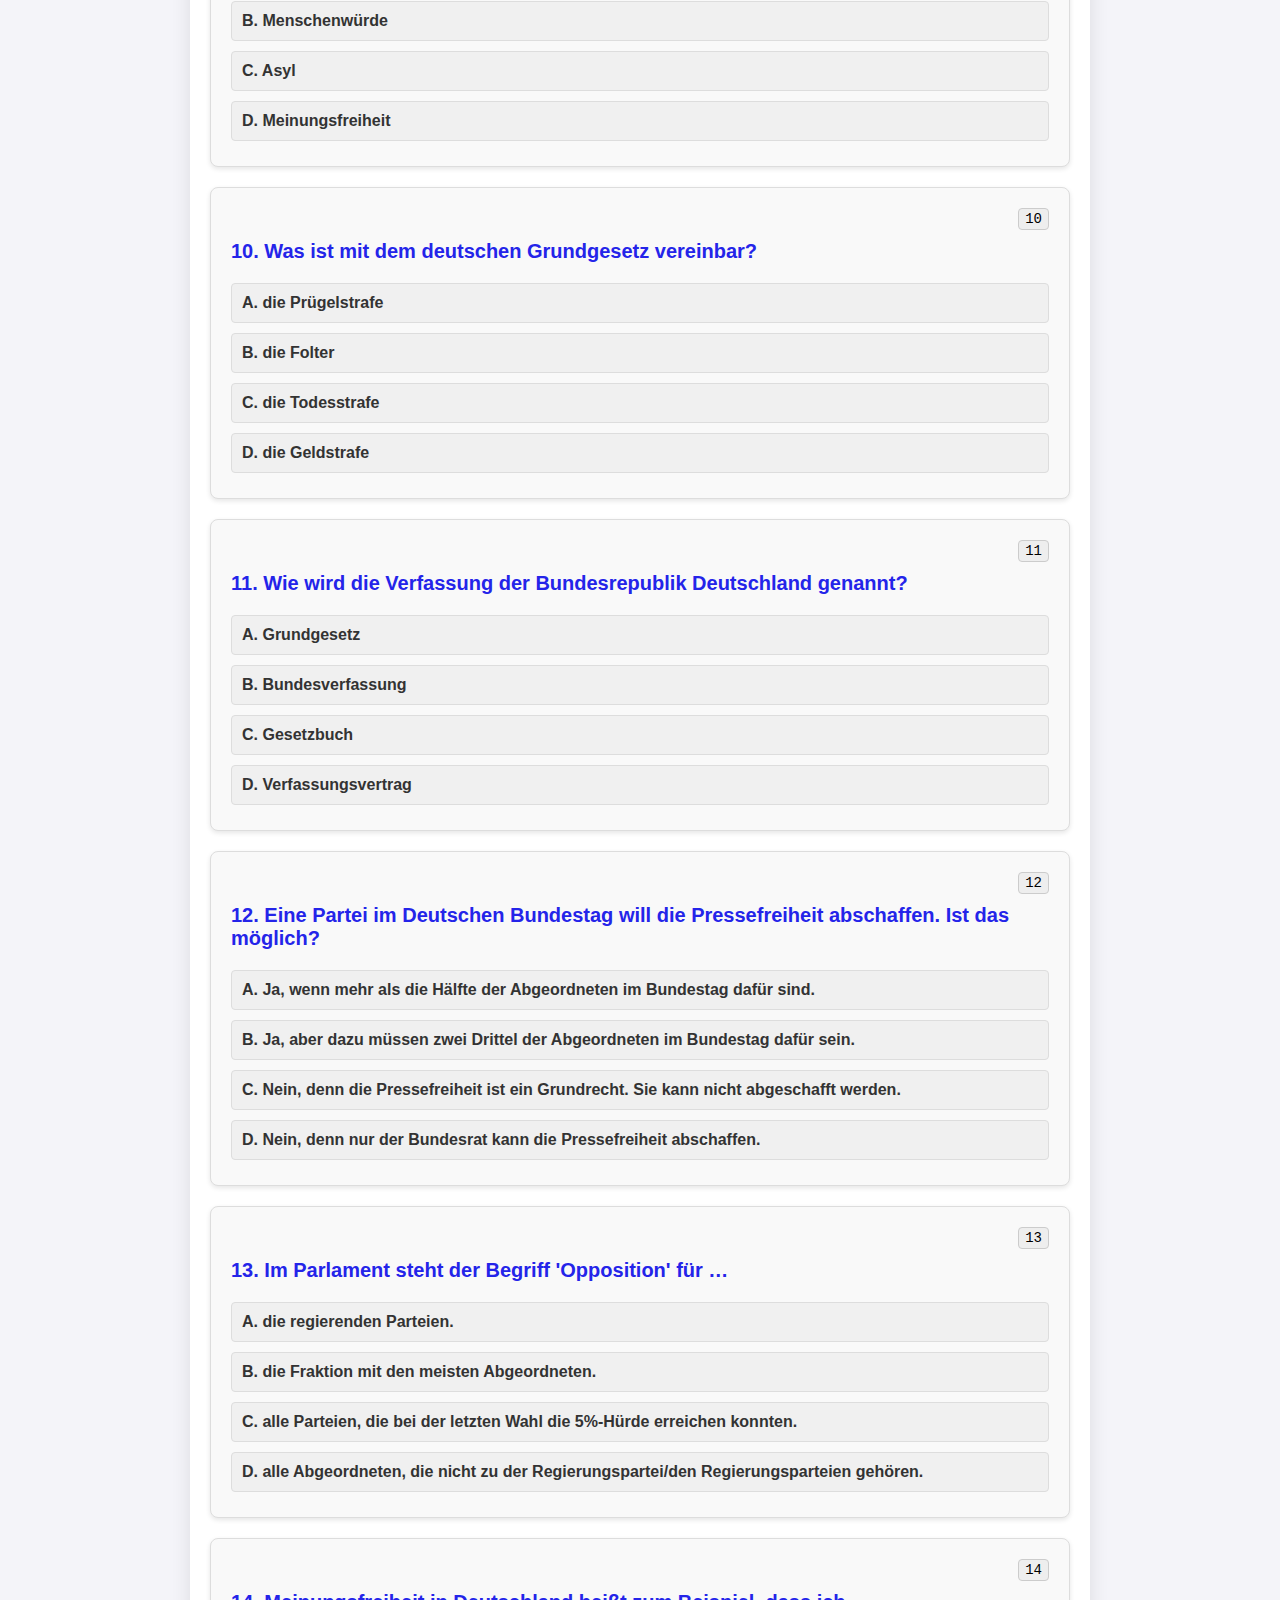
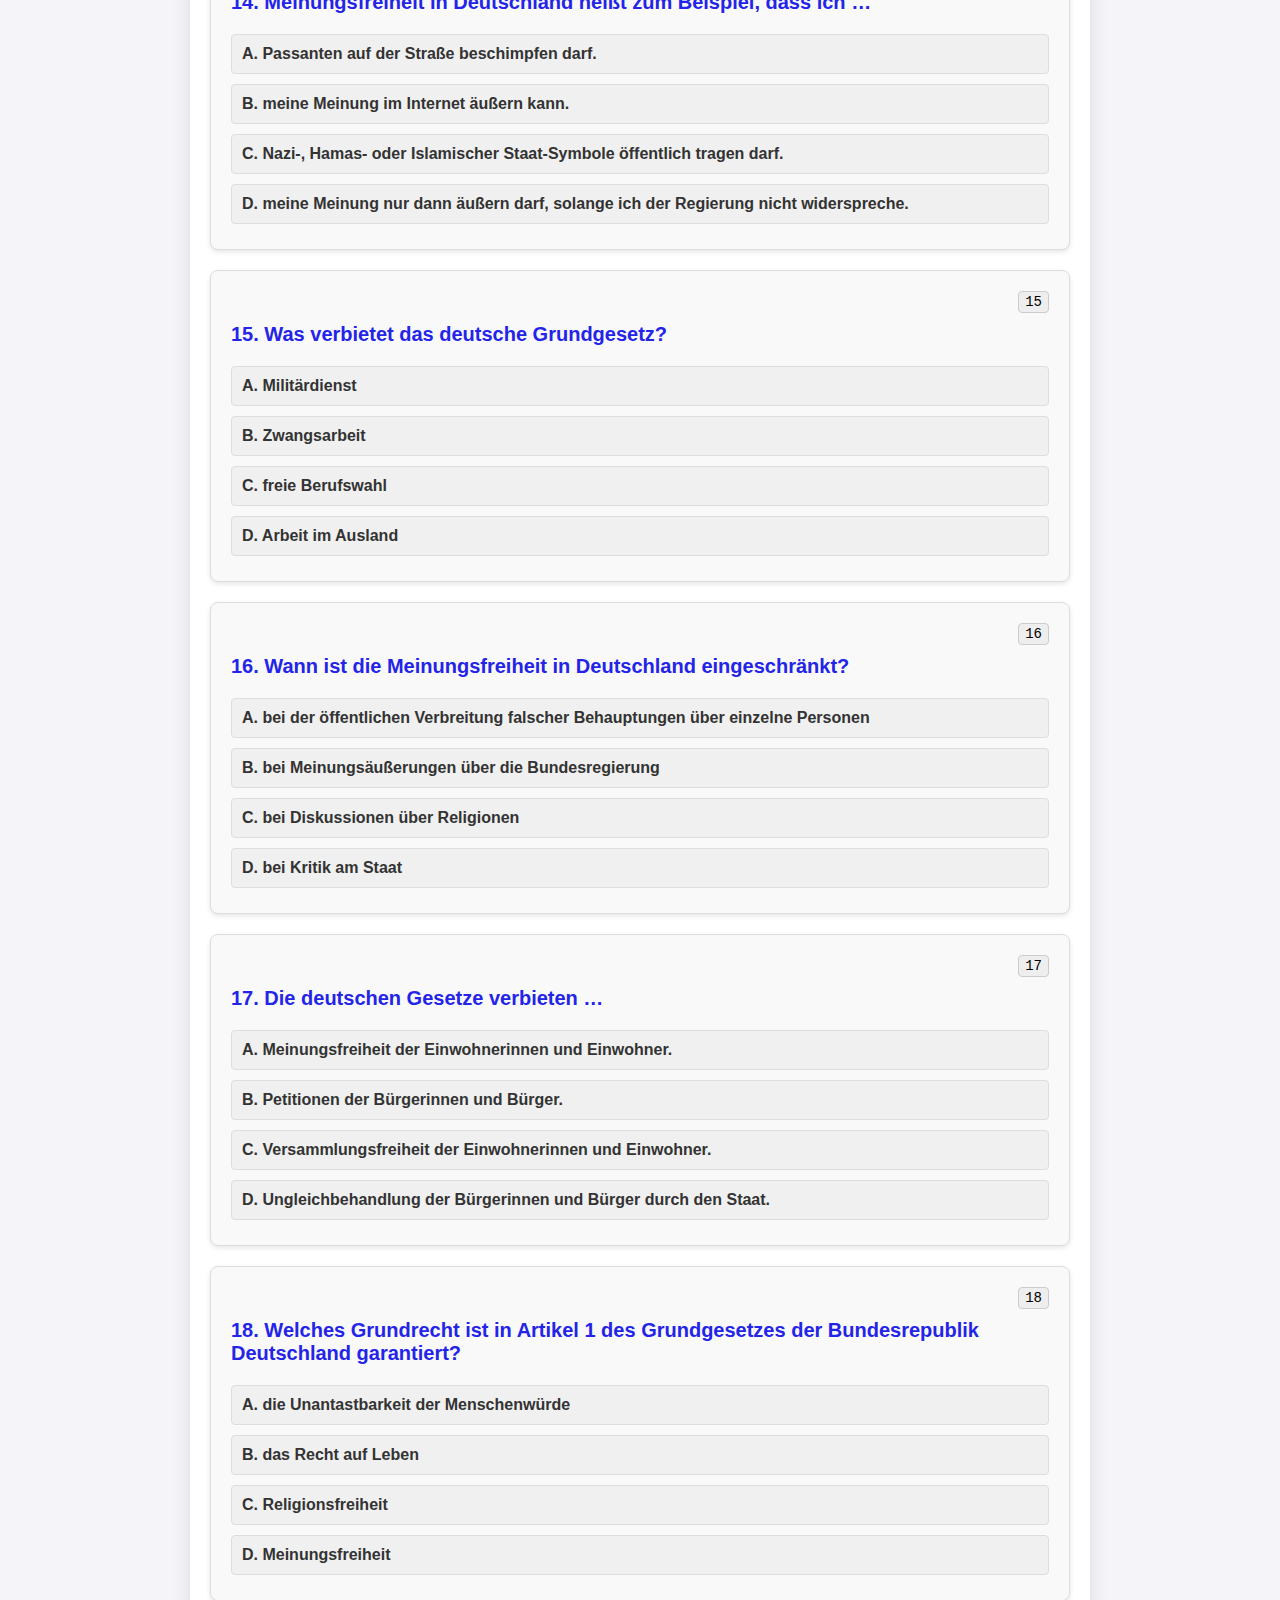
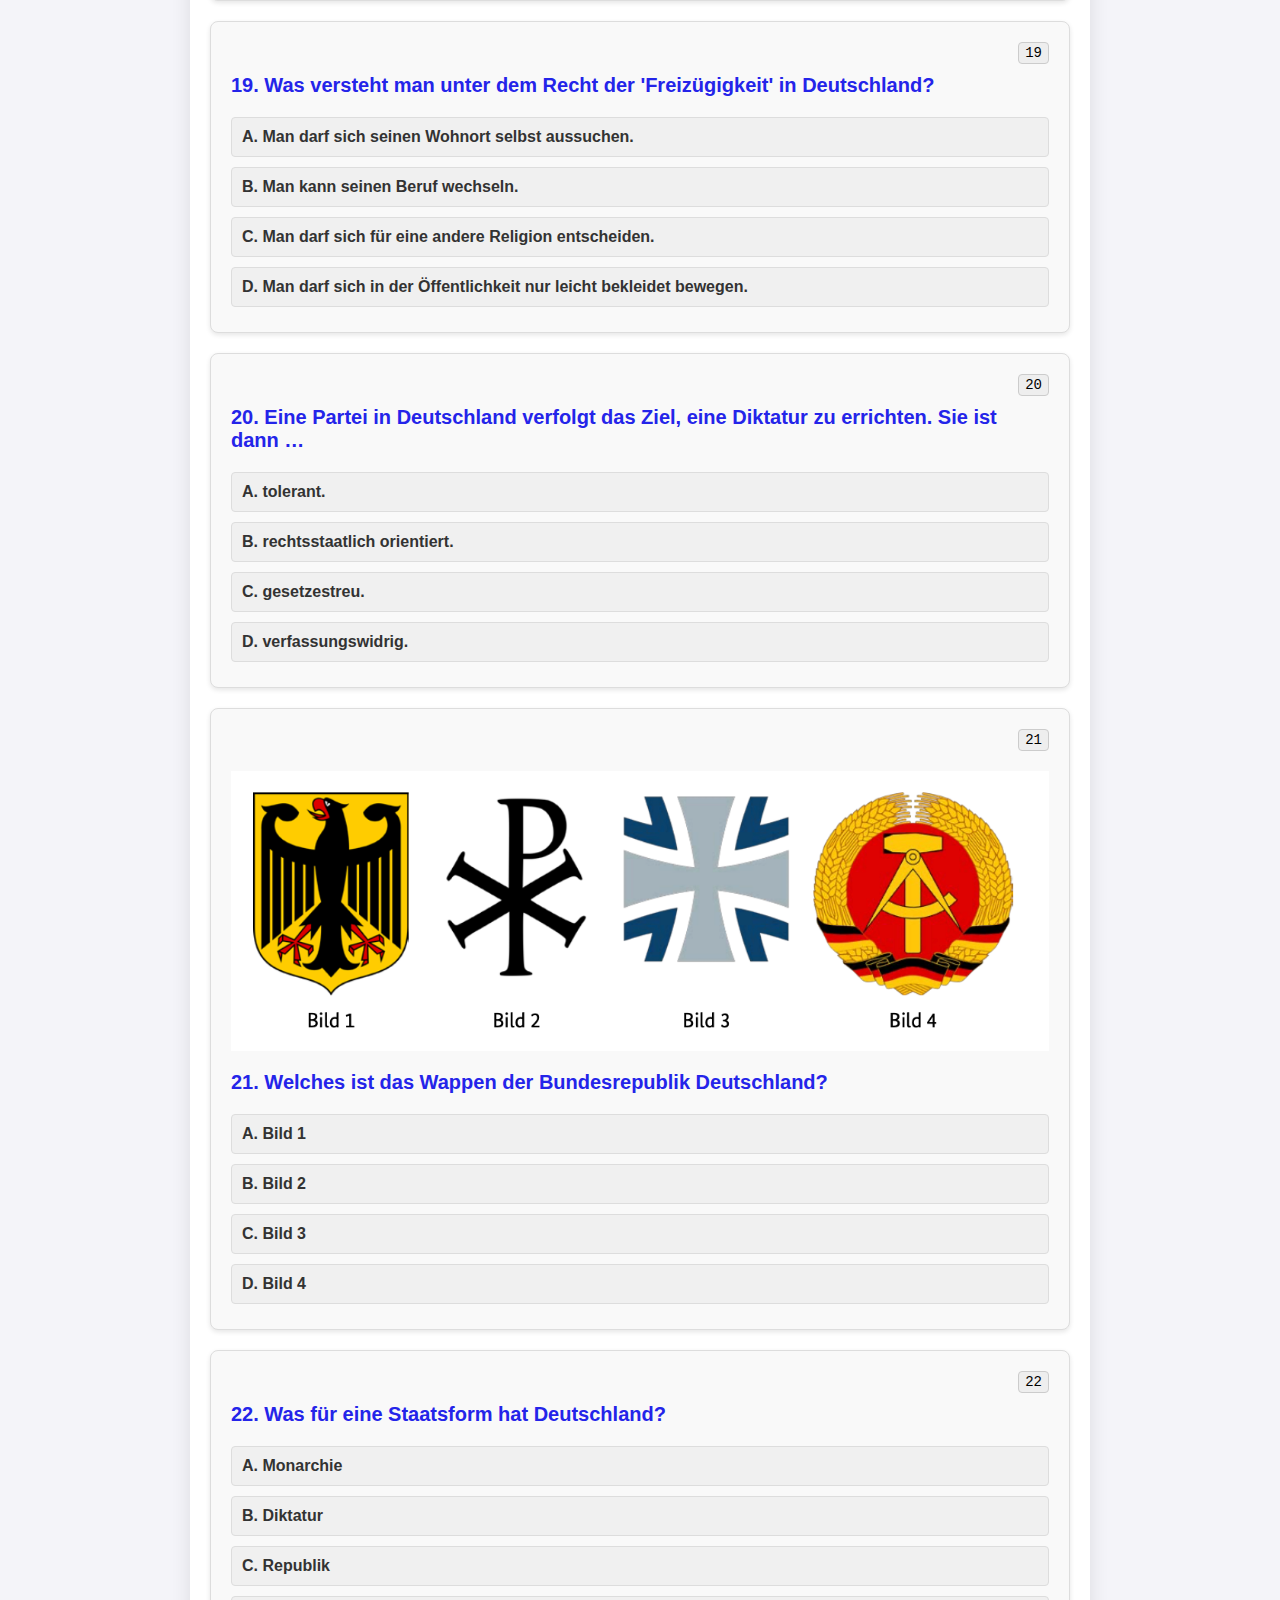
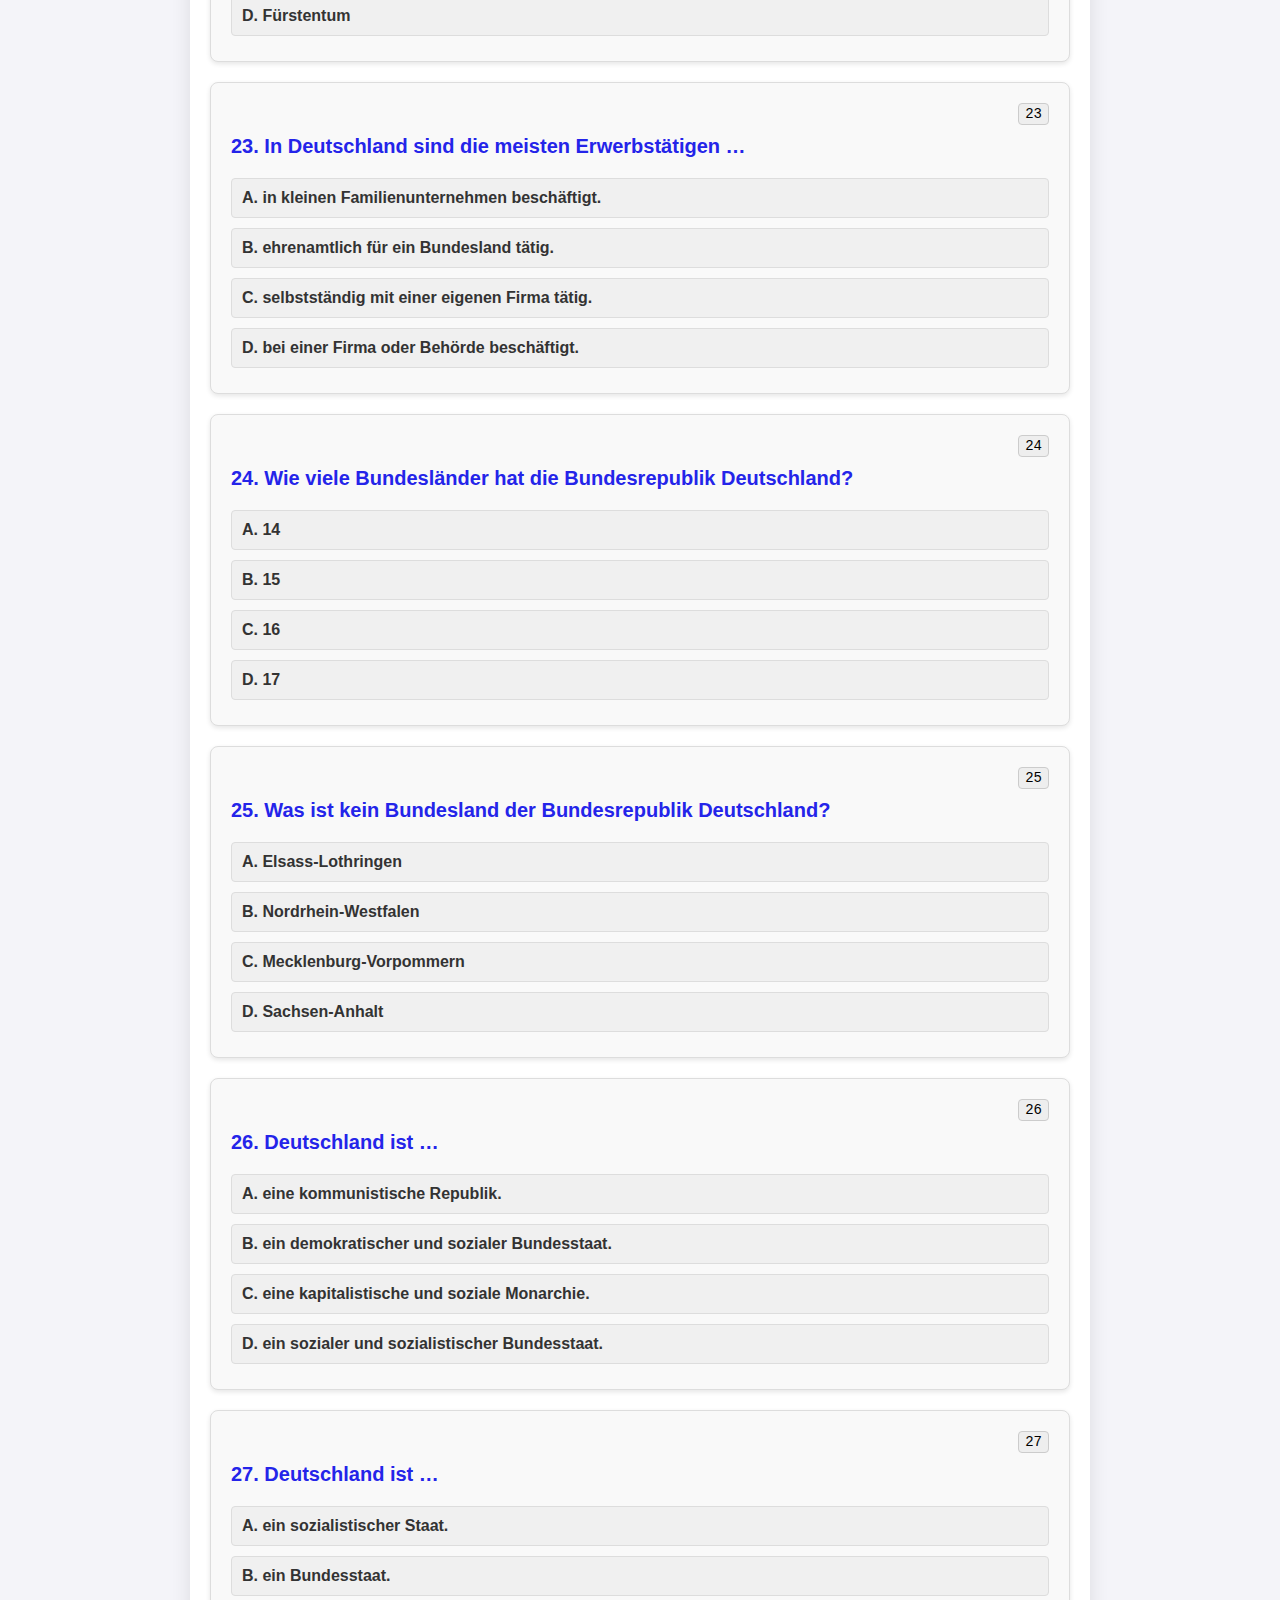
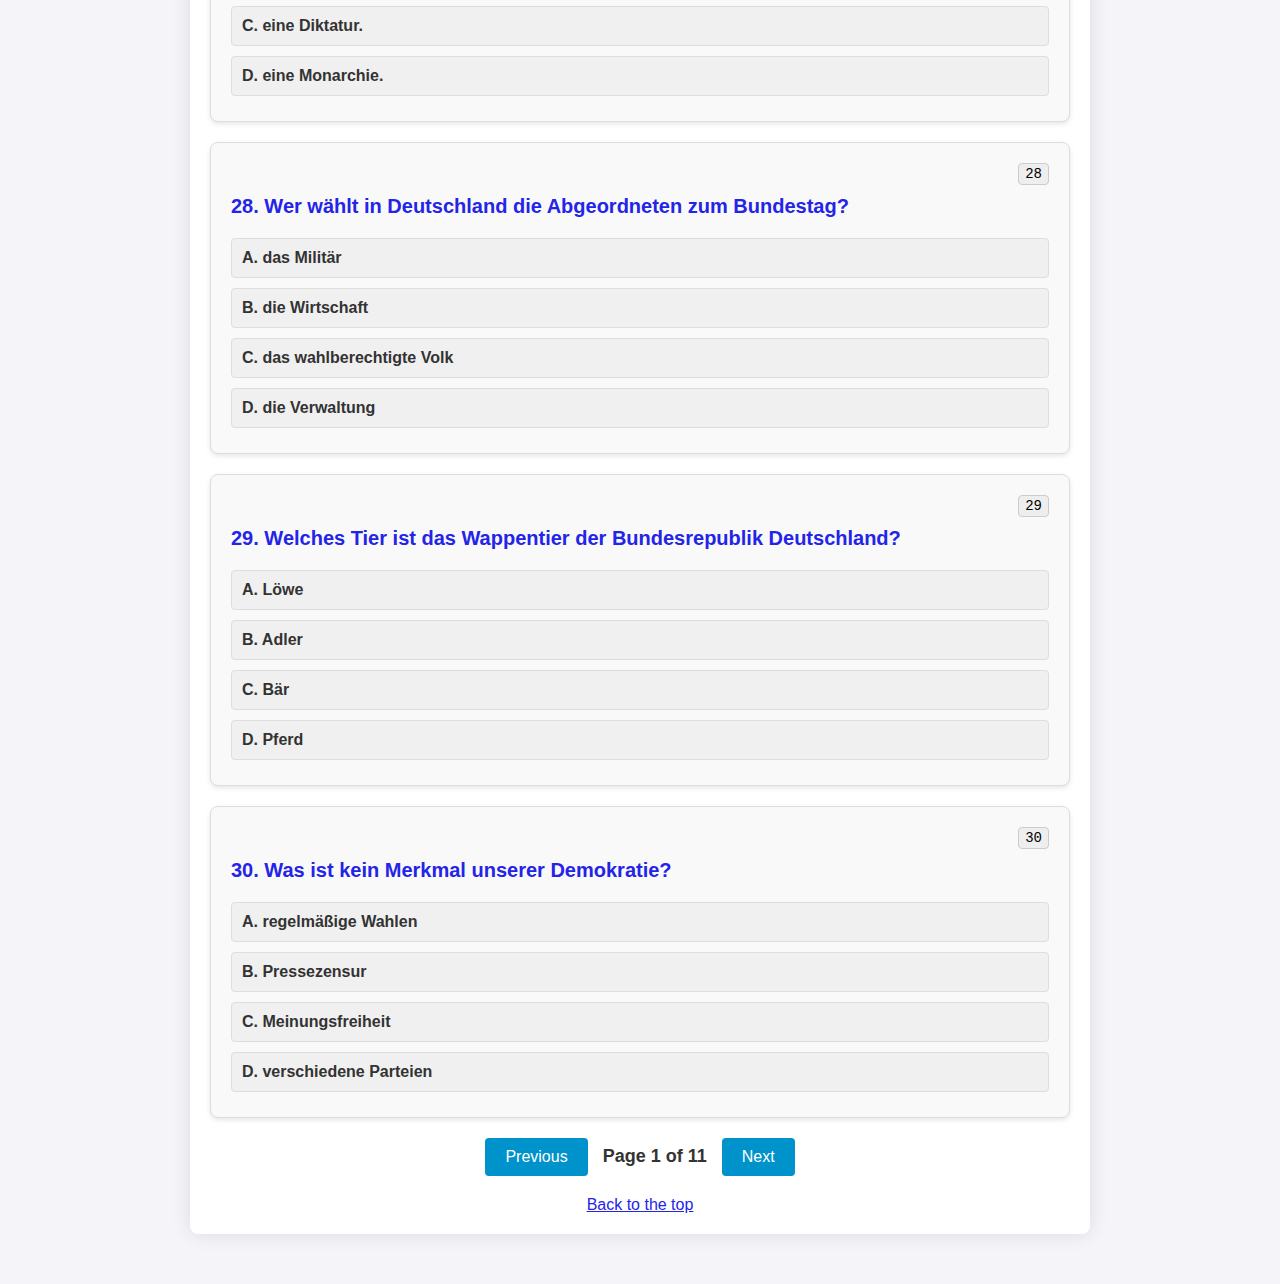
==== commit e71795ef: "Adding images & adding hessen questions" ====
--- a/index.html
+++ b/index.html
@@ -12,17 +12,27 @@
 
 			<div class="controls">
 				<label for="from">From:</label>
-				<input type="number" id="from" min="1" value="1" />
+				<input type="number" id="from" min="1" value="1" onkeypress="handleEnter(event)" />
 
 				<label for="to">To:</label>
-				<input type="number" id="to" min="1" value="100" />
+				<input type="number" id="to" min="1" value="310"  onkeypress="handleEnter(event)"/>
 
-				<button onclick="filterQuestions()">Filter</button>
-				<button onclick="shuffleQuestions()">Shuffle</button>
+        <label for="filterByIds">
+          <input type="checkbox" id="filterByIds" onchange="toggleIdInput()"  style="width: 30px;"  onkeypress="handleEnter(event)"/> IDs
+      </label>
+      <input id="questionIds" placeholder="1,3,5" style="width: 300px;" disabled  onkeypress="handleEnter(event)"></input>
+  
+
 
 				<label for="pageSize">Page Size:</label>
-				<input type="number" id="pageSize" min="1" value="20" onchange="updatePageSize()" />
+				<input type="number" id="pageSize" min="1" value="30" onchange="updatePageSize()" />
 			</div>
+
+			<div class="controls">
+        <button onclick="filterQuestions()">Filter</button>
+				<button onclick="shuffleQuestions()">Shuffle</button>
+        <button onclick="filterAndShuffle()">Filter & Shuffle</button>
+        </div>
 
 			<div id="quiz"></div>
 
--- a/styles.css
+++ b/styles.css
@@ -100,6 +100,12 @@
 	font-family: monospace;
 }
 
+.question img {
+	max-width: 100%;
+	display: block;
+	margin: 20px auto;
+}
+
 .question h3 {
 	margin: 0;
 	font-size: 20px;
